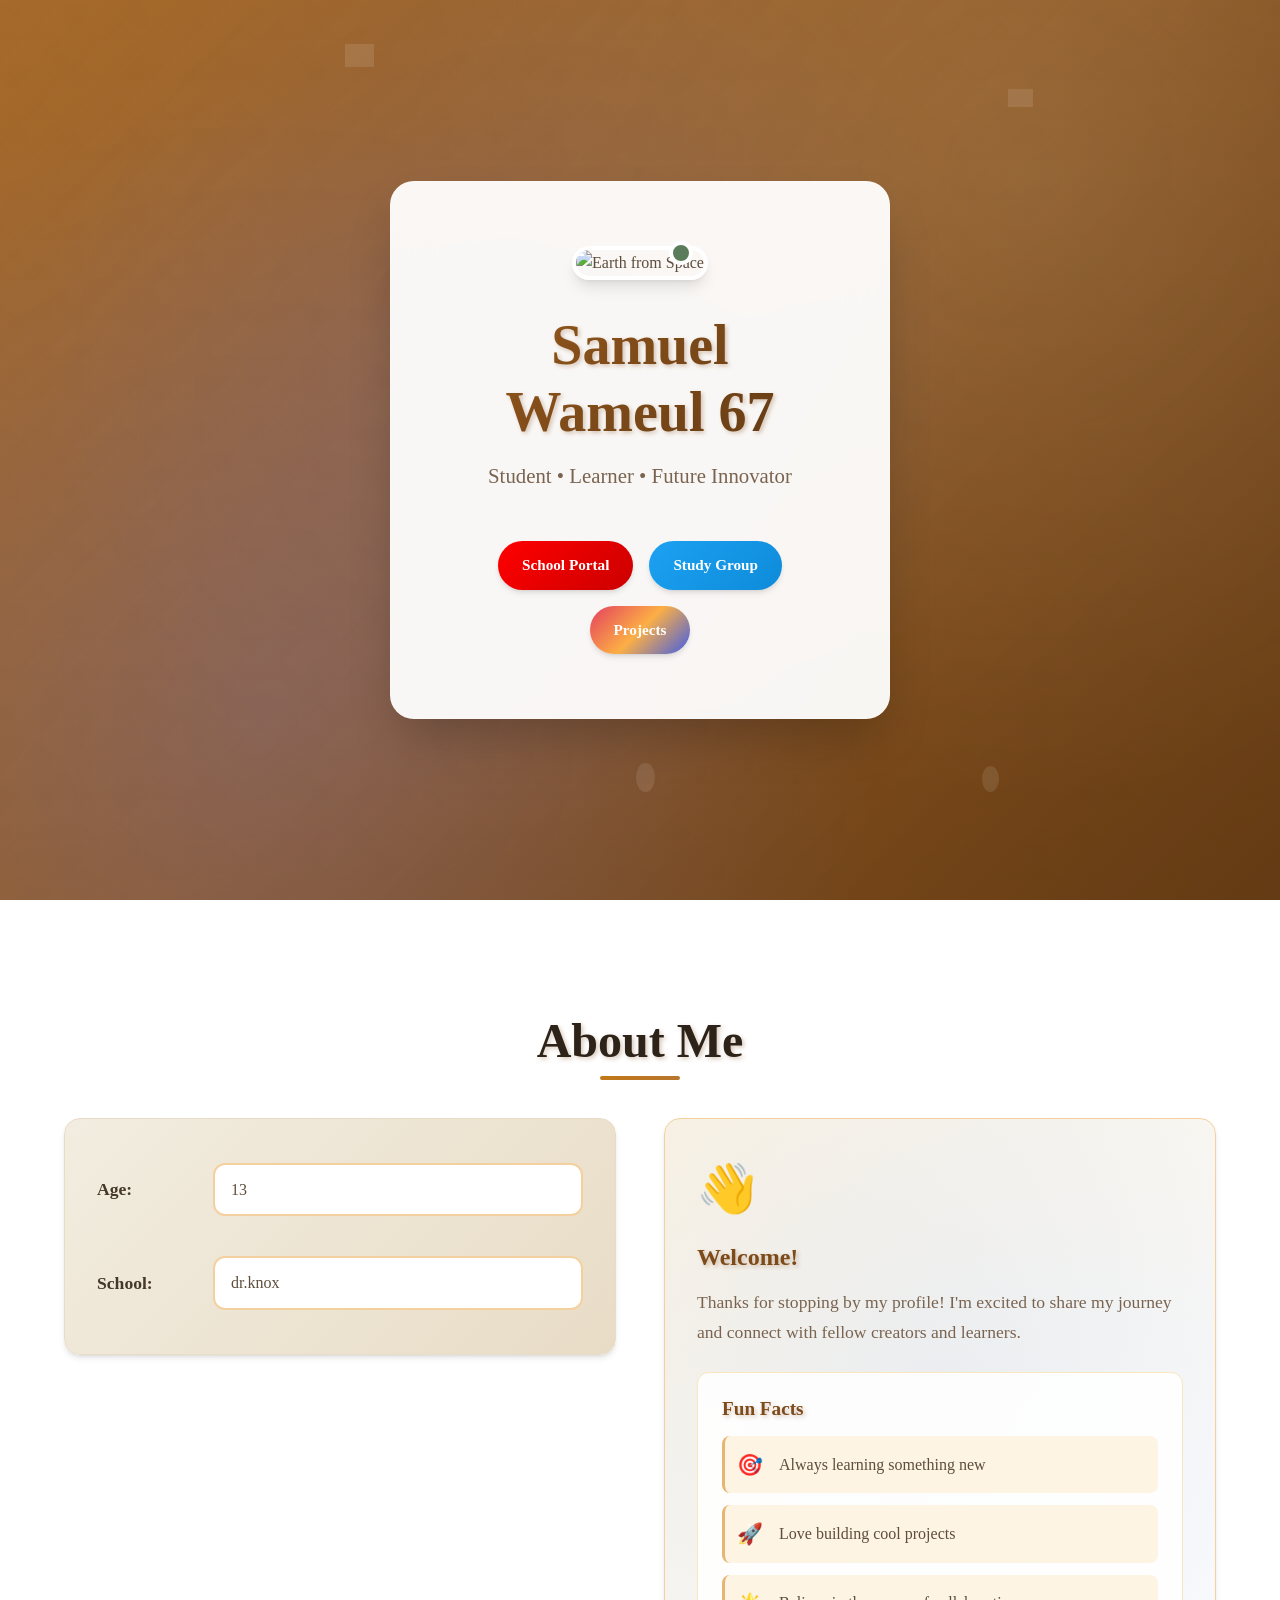
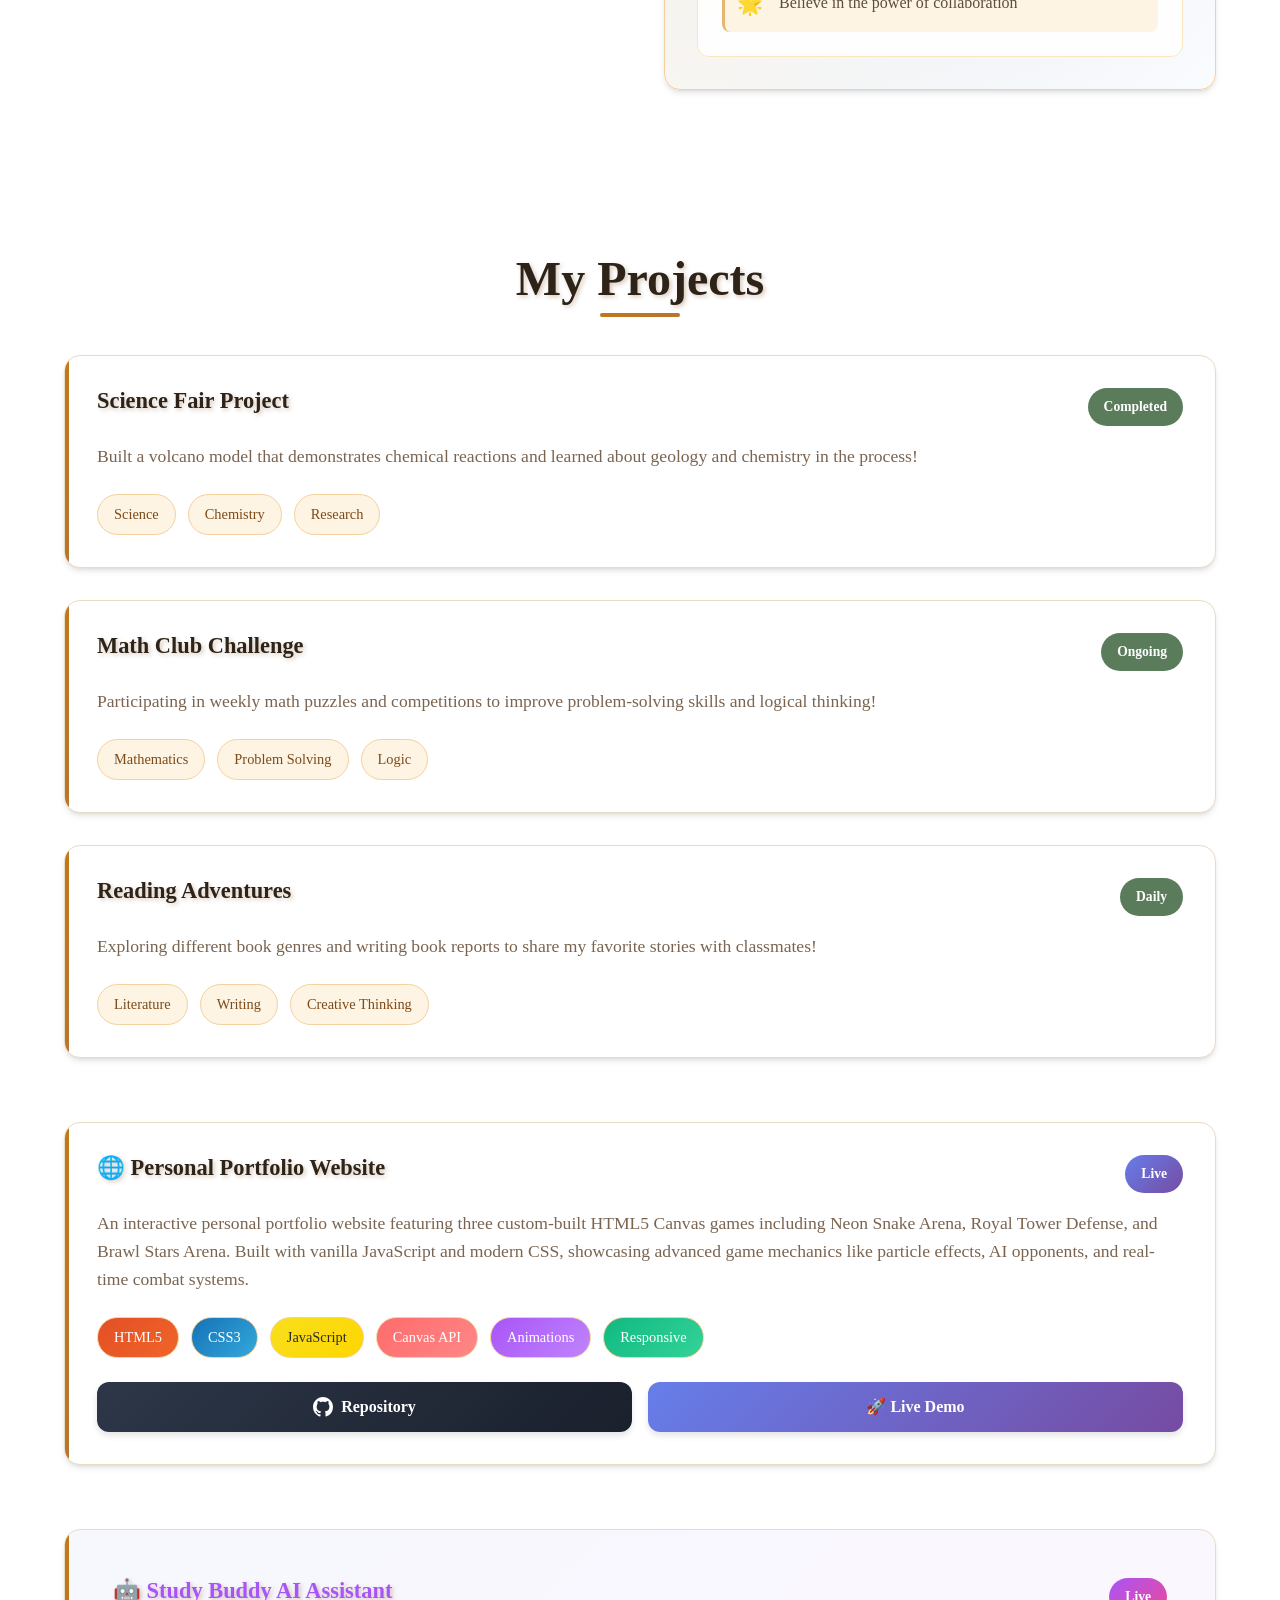
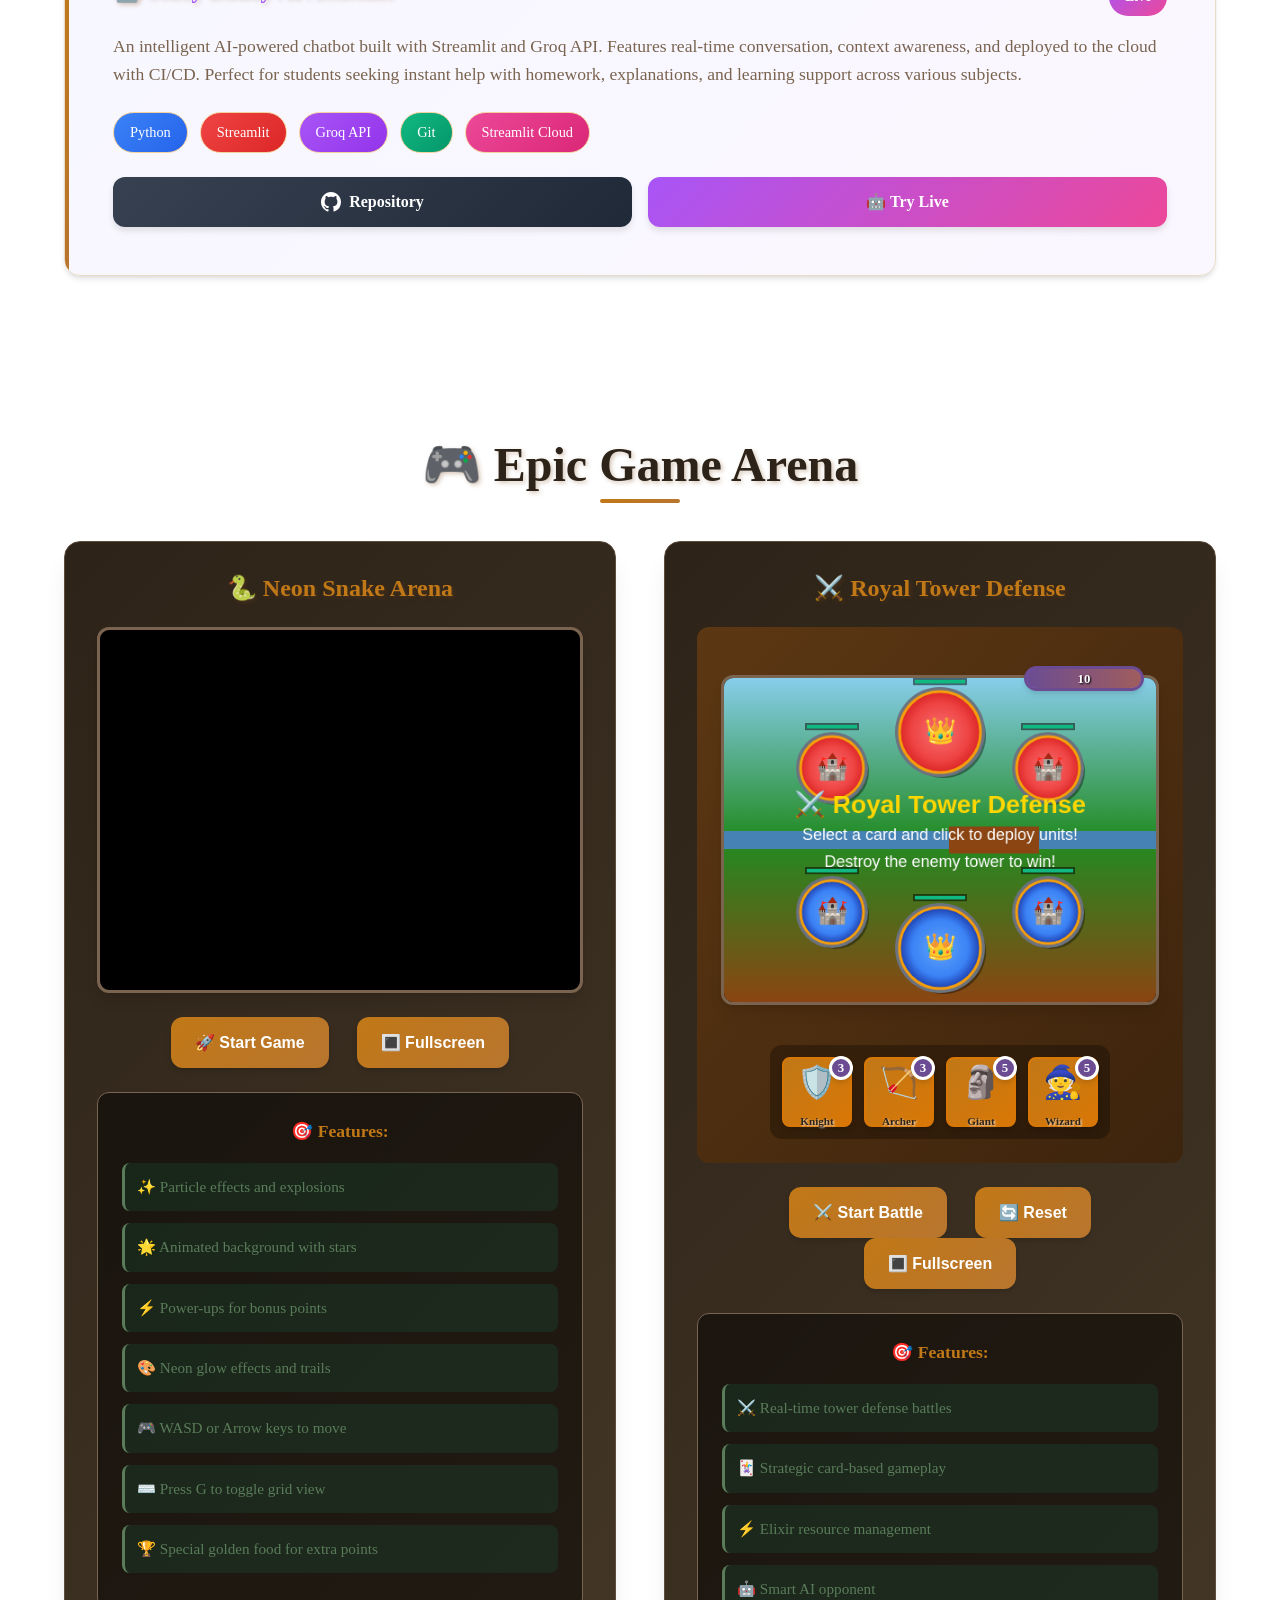
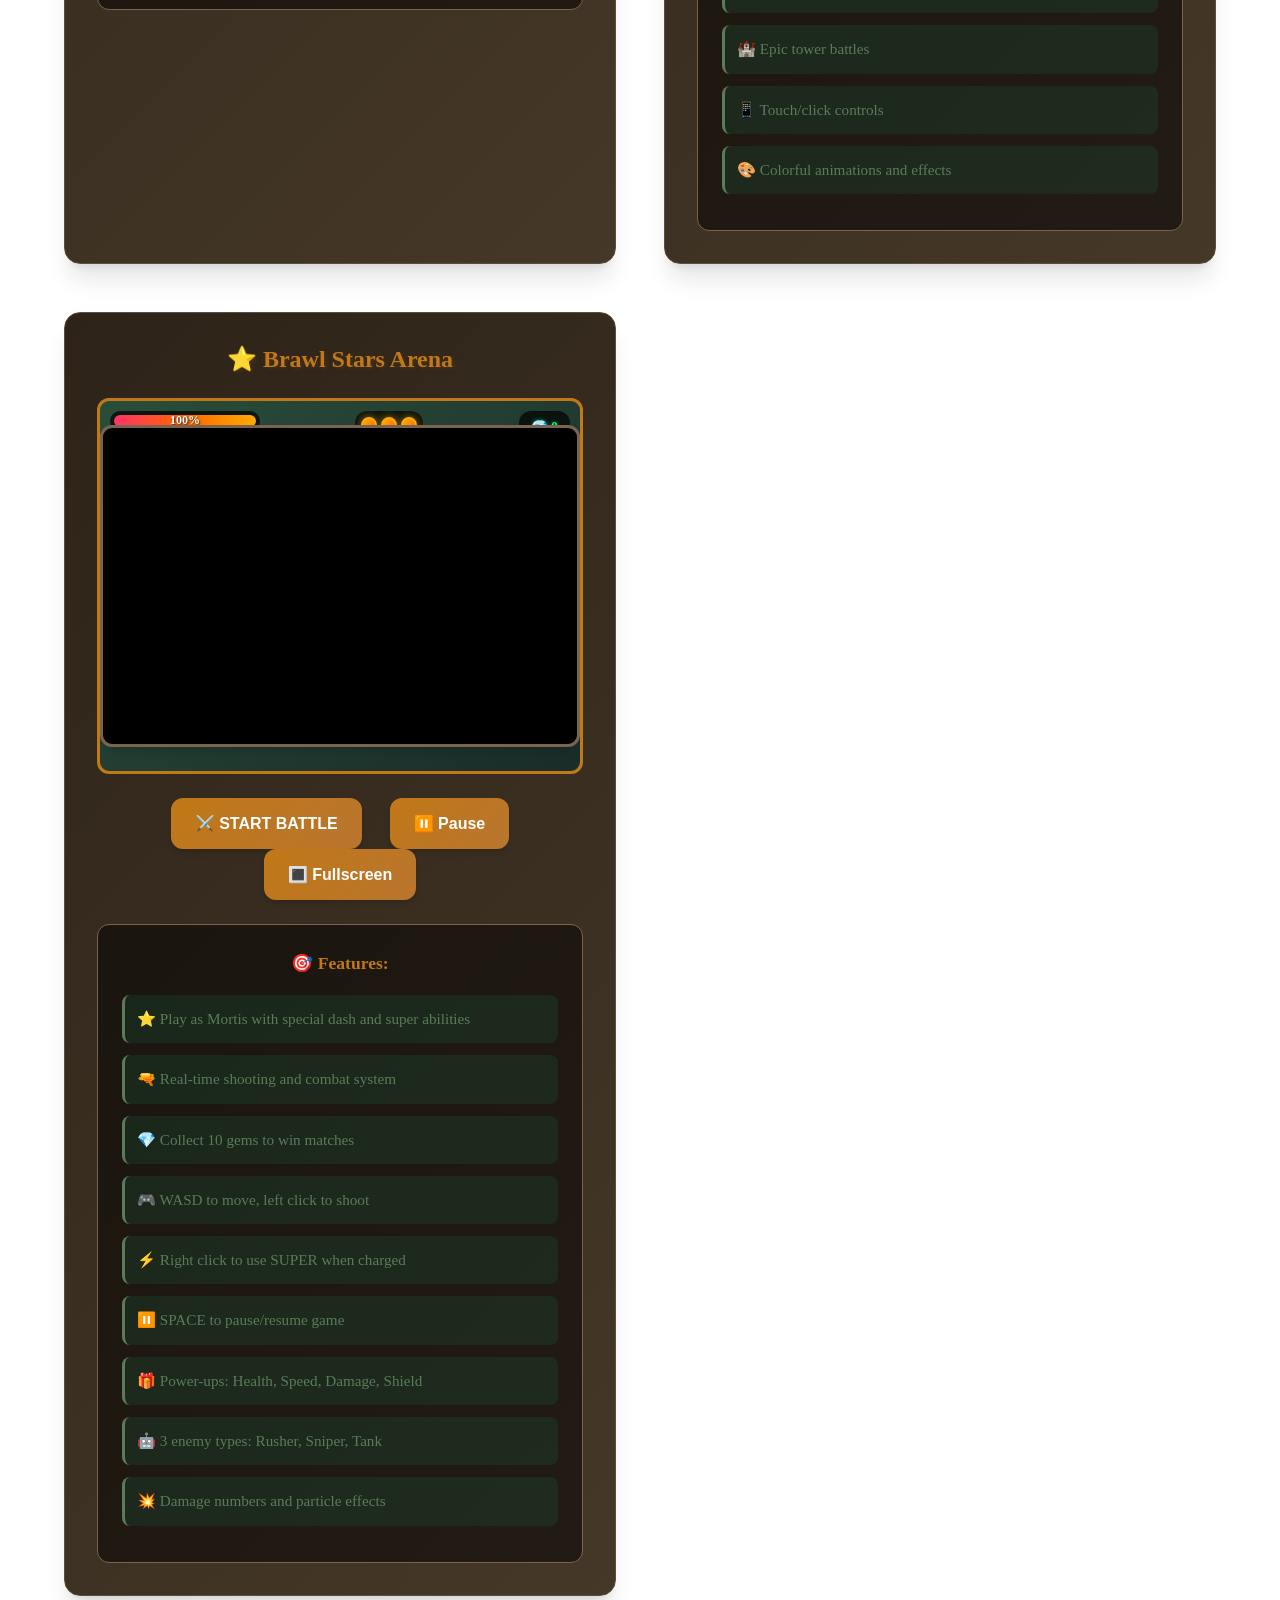
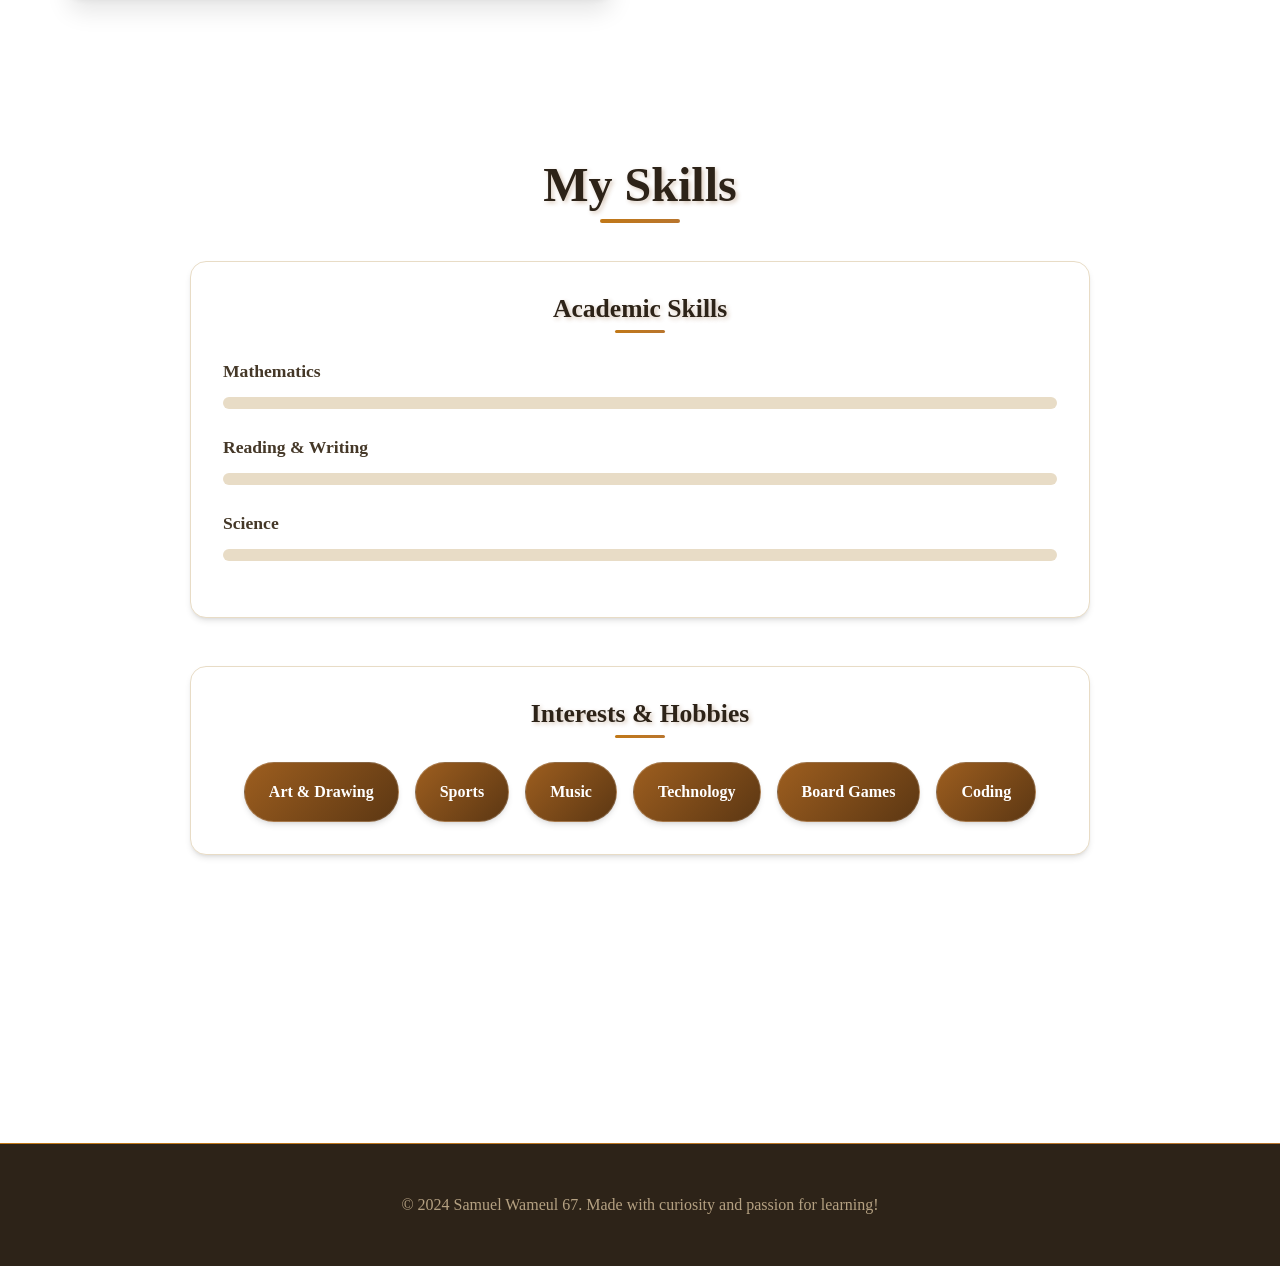
==== index.html @ a4c23722 "Initial commit 🤖 Generated with [Claude Code](https://claude.com/claude-code)  Co-Authored-By: Claud" ====
<!DOCTYPE html>
<html lang="en">
<head>
    <meta charset="UTF-8">
    <meta name="viewport" content="width=device-width, initial-scale=1.0">
    <title>Samuel Wameul 67 - Student Profile</title>
    <link rel="stylesheet" href="style.css">
</head>
<body>
    <header class="hero">
        <div class="container">
            <div class="profile-card">
                <div class="profile-image">
                    <img src="https://upload.wikimedia.org/wikipedia/commons/thumb/9/97/The_Earth_seen_from_Apollo_17.jpg/480px-The_Earth_seen_from_Apollo_17.jpg" alt="Earth from Space">
                    <div class="status-indicator online"></div>
                </div>
                <h1 class="name">Samuel Wameul 67</h1>
                <p class="tagline">Student • Learner • Future Innovator</p>
                <div class="social-links">
                    <a href="#" class="social-btn youtube">School Portal</a>
                    <a href="#" class="social-btn twitter">Study Group</a>
                    <a href="#" class="social-btn instagram">Projects</a>
                </div>
            </div>
        </div>
    </header>


    <main class="content">
        <div class="container">
            <section id="about" class="section">
                <h2>About Me</h2>
                <div class="about-grid">
                    <div class="about-text">
                        <div class="personal-info-card">
                            <div class="info-field">
                                <span class="info-label">Age:</span>
                                <span class="info-value">13</span>
                            </div>
                            <div class="info-field">
                                <span class="info-label">School:</span>
                                <span class="info-value">dr.knox</span>
                            </div>
                        </div>
                    </div>
                    <div class="welcome-card">
                        <div class="welcome-icon">👋</div>
                        <h3>Welcome!</h3>
                        <p>Thanks for stopping by my profile! I'm excited to share my journey and connect with fellow creators and learners.</p>
                        <div class="fun-facts">
                            <h4>Fun Facts</h4>
                            <div class="fact-item">
                                <span class="fact-emoji">🎯</span>
                                <span>Always learning something new</span>
                            </div>
                            <div class="fact-item">
                                <span class="fact-emoji">🚀</span>
                                <span>Love building cool projects</span>
                            </div>
                            <div class="fact-item">
                                <span class="fact-emoji">🌟</span>
                                <span>Believe in the power of collaboration</span>
                            </div>
                        </div>
                    </div>
                </div>
            </section>

            <section id="projects" class="section">
                <h2>My Projects</h2>
                <div class="projects-grid">
                    <div class="project-card">
                        <div class="project-header">
                            <h3>Science Fair Project</h3>
                            <span class="project-status">Completed</span>
                        </div>
                        <p>Built a volcano model that demonstrates chemical reactions and learned about geology and chemistry in the process!</p>
                        <div class="project-tech">
                            <span class="tech-tag">Science</span>
                            <span class="tech-tag">Chemistry</span>
                            <span class="tech-tag">Research</span>
                        </div>
                    </div>
                    <div class="project-card">
                        <div class="project-header">
                            <h3>Math Club Challenge</h3>
                            <span class="project-status">Ongoing</span>
                        </div>
                        <p>Participating in weekly math puzzles and competitions to improve problem-solving skills and logical thinking!</p>
                        <div class="project-tech">
                            <span class="tech-tag">Mathematics</span>
                            <span class="tech-tag">Problem Solving</span>
                            <span class="tech-tag">Logic</span>
                        </div>
                    </div>
                    <div class="project-card">
                        <div class="project-header">
                            <h3>Reading Adventures</h3>
                            <span class="project-status">Daily</span>
                        </div>
                        <p>Exploring different book genres and writing book reports to share my favorite stories with classmates!</p>
                        <div class="project-tech">
                            <span class="tech-tag">Literature</span>
                            <span class="tech-tag">Writing</span>
                            <span class="tech-tag">Creative Thinking</span>
                        </div>
                    </div>

                    <!-- Portfolio Website Project Card -->
                    <div class="project-card" style="margin-top: 2rem;">
                        <div class="project-header">
                            <h3>🌐 Personal Portfolio Website</h3>
                            <span class="project-status" style="background: linear-gradient(135deg, #667eea 0%, #764ba2 100%);">Live</span>
                        </div>
                        <p>An interactive personal portfolio website featuring three custom-built HTML5 Canvas games including Neon Snake Arena, Royal Tower Defense, and Brawl Stars Arena. Built with vanilla JavaScript and modern CSS, showcasing advanced game mechanics like particle effects, AI opponents, and real-time combat systems.</p>
                        <div class="project-tech">
                            <span class="tech-tag" style="background: linear-gradient(135deg, #e34f26 0%, #f06529 100%); color: white;">HTML5</span>
                            <span class="tech-tag" style="background: linear-gradient(135deg, #1572b6 0%, #33a9dc 100%); color: white;">CSS3</span>
                            <span class="tech-tag" style="background: linear-gradient(135deg, #f7df1e 0%, #ffd600 100%); color: #2d2d2d;">JavaScript</span>
                            <span class="tech-tag" style="background: linear-gradient(135deg, #ff6b6b 0%, #ff8787 100%); color: white;">Canvas API</span>
                            <span class="tech-tag" style="background: linear-gradient(135deg, #a855f7 0%, #c084fc 100%); color: white;">Animations</span>
                            <span class="tech-tag" style="background: linear-gradient(135deg, #10b981 0%, #34d399 100%); color: white;">Responsive</span>
                        </div>
                        <div class="project-links" style="margin-top: 1.5rem; display: flex; gap: 1rem;">
                            <a href="https://github.com/CodeCubCA/profile-website-samCodeCub" target="_blank" style="flex: 1; display: inline-flex; align-items: center; justify-content: center; gap: 0.5rem; padding: 0.75rem 1.5rem; background: linear-gradient(135deg, #2d3748 0%, #1a202c 100%); color: white; text-decoration: none; border-radius: 0.75rem; font-weight: 600; transition: all 0.3s ease; box-shadow: 0 4px 6px rgba(0, 0, 0, 0.1);">
                                <svg viewBox="0 0 16 16" width="20" height="20" style="fill: currentColor;">
                                    <path d="M8 0C3.58 0 0 3.58 0 8c0 3.54 2.29 6.53 5.47 7.59.4.07.55-.17.55-.38 0-.19-.01-.82-.01-1.49-2.01.37-2.53-.49-2.69-.94-.09-.23-.48-.94-.82-1.13-.28-.15-.68-.52-.01-.53.63-.01 1.08.58 1.23.82.72 1.21 1.87.87 2.33.66.07-.52.28-.87.51-1.07-1.78-.2-3.64-.89-3.64-3.95 0-.87.31-1.59.82-2.15-.08-.2-.36-1.02.08-2.12 0 0 .67-.21 2.2.82.64-.18 1.32-.27 2-.27.68 0 1.36.09 2 .27 1.53-1.04 2.2-.82 2.2-.82.44 1.1.16 1.92.08 2.12.51.56.82 1.27.82 2.15 0 3.07-1.87 3.75-3.65 3.95.29.25.54.73.54 1.48 0 1.07-.01 1.93-.01 2.2 0 .21.15.46.55.38A8.013 8.013 0 0016 8c0-4.42-3.58-8-8-8z"></path>
                                </svg>
                                Repository
                            </a>
                            <a href="https://sam.codecub.org" target="_blank" style="flex: 1; display: inline-flex; align-items: center; justify-content: center; gap: 0.5rem; padding: 0.75rem 1.5rem; background: linear-gradient(135deg, #667eea 0%, #764ba2 100%); color: white; text-decoration: none; border-radius: 0.75rem; font-weight: 600; transition: all 0.3s ease; box-shadow: 0 4px 6px rgba(0, 0, 0, 0.1);">
                                🚀 Live Demo
                            </a>
                        </div>
                    </div>

                    <!-- AI Chatbox Project Card -->
                    <div class="project-card ai-project-card" style="margin-top: 2rem;">
                        <div class="ai-project-layout">
                            <div class="ai-project-image">
                                <img src="images/chatbox.png" alt="Study Buddy AI Assistant Screenshot" style="width: 100%; height: 100%; object-fit: cover; border-radius: 0.75rem;">
                            </div>
                            <div class="ai-project-details">
                                <div class="project-header">
                                    <h3 style="color: #a855f7;">🤖 Study Buddy AI Assistant</h3>
                                    <span class="project-status" style="background: linear-gradient(135deg, #a855f7 0%, #ec4899 100%);">Live</span>
                                </div>
                                <p>An intelligent AI-powered chatbot built with Streamlit and Groq API. Features real-time conversation, context awareness, and deployed to the cloud with CI/CD. Perfect for students seeking instant help with homework, explanations, and learning support across various subjects.</p>
                                <div class="project-tech">
                                    <span class="tech-tag" style="background: linear-gradient(135deg, #3b82f6 0%, #2563eb 100%); color: white;">Python</span>
                                    <span class="tech-tag" style="background: linear-gradient(135deg, #ef4444 0%, #dc2626 100%); color: white;">Streamlit</span>
                                    <span class="tech-tag" style="background: linear-gradient(135deg, #a855f7 0%, #9333ea 100%); color: white;">Groq API</span>
                                    <span class="tech-tag" style="background: linear-gradient(135deg, #10b981 0%, #059669 100%); color: white;">Git</span>
                                    <span class="tech-tag" style="background: linear-gradient(135deg, #ec4899 0%, #db2777 100%); color: white;">Streamlit Cloud</span>
                                </div>
                                <div class="project-links" style="margin-top: 1.5rem; display: flex; gap: 1rem;">
                                    <a href="https://github.com/CodeCubCA/profile-website-samCodeCub" target="_blank" style="flex: 1; display: inline-flex; align-items: center; justify-content: center; gap: 0.5rem; padding: 0.75rem 1.5rem; background: linear-gradient(135deg, #374151 0%, #1f2937 100%); color: white; text-decoration: none; border-radius: 0.75rem; font-weight: 600; transition: all 0.3s ease; box-shadow: 0 4px 6px rgba(0, 0, 0, 0.1);">
                                        <svg viewBox="0 0 16 16" width="20" height="20" style="fill: currentColor;">
                                            <path d="M8 0C3.58 0 0 3.58 0 8c0 3.54 2.29 6.53 5.47 7.59.4.07.55-.17.55-.38 0-.19-.01-.82-.01-1.49-2.01.37-2.53-.49-2.69-.94-.09-.23-.48-.94-.82-1.13-.28-.15-.68-.52-.01-.53.63-.01 1.08.58 1.23.82.72 1.21 1.87.87 2.33.66.07-.52.28-.87.51-1.07-1.78-.2-3.64-.89-3.64-3.95 0-.87.31-1.59.82-2.15-.08-.2-.36-1.02.08-2.12 0 0 .67-.21 2.2.82.64-.18 1.32-.27 2-.27.68 0 1.36.09 2 .27 1.53-1.04 2.2-.82 2.2-.82.44 1.1.16 1.92.08 2.12.51.56.82 1.27.82 2.15 0 3.07-1.87 3.75-3.65 3.95.29.25.54.73.54 1.48 0 1.07-.01 1.93-.01 2.2 0 .21.15.46.55.38A8.013 8.013 0 0016 8c0-4.42-3.58-8-8-8z"></path>
                                        </svg>
                                        Repository
                                    </a>
                                    <a href="https://ai-chatbox-sam-codecub.streamlit.app" target="_blank" style="flex: 1; display: inline-flex; align-items: center; justify-content: center; gap: 0.5rem; padding: 0.75rem 1.5rem; background: linear-gradient(135deg, #a855f7 0%, #ec4899 100%); color: white; text-decoration: none; border-radius: 0.75rem; font-weight: 600; transition: all 0.3s ease; box-shadow: 0 4px 6px rgba(0, 0, 0, 0.1);">
                                        🤖 Try Live
                                    </a>
                                </div>
                            </div>
                        </div>
                    </div>
                </div>
            </section>

            <section id="games" class="section">
                <h2>🎮 Epic Game Arena</h2>
                <div class="games-grid">
                    <!-- Advanced Snake Game -->
                    <div class="game-container">
                        <h3>🐍 Neon Snake Arena</h3>
                        <canvas id="snakeGame" width="480" height="360"></canvas>
                        <div class="game-controls">
                            <button onclick="startSnake()">🚀 Start Game</button>
                            <button onclick="toggleFullscreen('snakeGame')">🔳 Fullscreen</button>
                        </div>
                        <div class="game-features">
                            <p>🎯 <strong>Features:</strong></p>
                            <ul>
                                <li>✨ Particle effects and explosions</li>
                                <li>🌟 Animated background with stars</li>
                                <li>⚡ Power-ups for bonus points</li>
                                <li>🎨 Neon glow effects and trails</li>
                                <li>🎮 WASD or Arrow keys to move</li>
                                <li>⌨️ Press G to toggle grid view</li>
                                <li>🏆 Special golden food for extra points</li>
                            </ul>
                        </div>
                    </div>

                    <!-- Clash Royale Tower Defense Game -->
                    <div class="game-container">
                        <h3>⚔️ Royal Tower Defense</h3>
                        <div class="clash-game-wrapper">
                            <div class="arena-container">
                                <canvas id="clashGame" width="480" height="360"></canvas>
                                <div class="elixir-bar">
                                    <div class="elixir-fill"></div>
                                    <span class="elixir-count">10</span>
                                </div>
                            </div>
                            <div class="card-deck">
                                <div class="card" data-type="knight" data-cost="3">
                                    <div class="card-image">🛡️</div>
                                    <div class="card-name">Knight</div>
                                    <div class="card-cost">3</div>
                                </div>
                                <div class="card" data-type="archer" data-cost="3">
                                    <div class="card-image">🏹</div>
                                    <div class="card-name">Archer</div>
                                    <div class="card-cost">3</div>
                                </div>
                                <div class="card" data-type="giant" data-cost="5">
                                    <div class="card-image">🗿</div>
                                    <div class="card-name">Giant</div>
                                    <div class="card-cost">5</div>
                                </div>
                                <div class="card" data-type="wizard" data-cost="5">
                                    <div class="card-image">🧙</div>
                                    <div class="card-name">Wizard</div>
                                    <div class="card-cost">5</div>
                                </div>
                            </div>
                        </div>
                        <div class="game-controls">
                            <button onclick="startClashRoyale()">⚔️ Start Battle</button>
                            <button onclick="resetClashRoyale()">🔄 Reset</button>
                            <button onclick="toggleClashFullscreen()">🔳 Fullscreen</button>
                        </div>
                        <div class="game-features">
                            <p>🎯 <strong>Features:</strong></p>
                            <ul>
                                <li>⚔️ Real-time tower defense battles</li>
                                <li>🃏 Strategic card-based gameplay</li>
                                <li>⚡ Elixir resource management</li>
                                <li>🤖 Smart AI opponent</li>
                                <li>🏰 Epic tower battles</li>
                                <li>📱 Touch/click controls</li>
                                <li>🎨 Colorful animations and effects</li>
                            </ul>
                        </div>
                    </div>

                    <!-- Brawl Stars Game -->
                    <div class="game-container">
                        <h3>⭐ Brawl Stars Arena</h3>
                        <div class="brawl-game-wrapper">
                            <div class="brawl-arena-container">
                                <canvas id="brawlGame" width="600" height="400"></canvas>
                                <div class="brawl-ui">
                                    <div class="ui-left">
                                        <div class="health-bar">
                                            <div class="health-fill"></div>
                                            <span class="health-text">100%</span>
                                        </div>
                                        <div class="super-bar">
                                            <div class="super-fill"></div>
                                            <span class="super-text">SUPER</span>
                                        </div>
                                    </div>
                                    <div class="ui-center">
                                        <div class="ammo-counter">
                                            <div class="ammo-slot filled"></div>
                                            <div class="ammo-slot filled"></div>
                                            <div class="ammo-slot filled"></div>
                                        </div>
                                    </div>
                                    <div class="ui-right">
                                        <div class="gems-counter">💎 0</div>
                                    </div>
                                </div>
                            </div>
                            <div class="brawler-select" style="display: none;">
                                <!-- Brawler selection handled in-game now -->
                            </div>
                        </div>
                        <div class="game-controls">
                            <button id="startBrawlBtn" onclick="startBrawlStars()">⚔️ START BATTLE</button>
                            <button onclick="resetBrawlStars()">⏸️ Pause</button>
                            <button onclick="toggleBrawlFullscreen()">🔳 Fullscreen</button>
                        </div>
                        <div class="game-features">
                            <p>🎯 <strong>Features:</strong></p>
                            <ul>
                                <li>⭐ Play as Mortis with special dash and super abilities</li>
                                <li>🔫 Real-time shooting and combat system</li>
                                <li>💎 Collect 10 gems to win matches</li>
                                <li>🎮 WASD to move, left click to shoot</li>
                                <li>⚡ Right click to use SUPER when charged</li>
                                <li>⏸️ SPACE to pause/resume game</li>
                                <li>🎁 Power-ups: Health, Speed, Damage, Shield</li>
                                <li>🤖 3 enemy types: Rusher, Sniper, Tank</li>
                                <li>💥 Damage numbers and particle effects</li>
                            </ul>
                        </div>
                    </div>
                </div>
            </section>

            <section id="skills" class="section">
                <h2>My Skills</h2>
                <div class="skills-section">
                    <div class="skill-category">
                        <h3>Academic Skills</h3>
                        <div class="skill-bar">
                            <span class="skill-name">Mathematics</span>
                            <div class="skill-progress">
                                <div class="skill-fill" data-width="85"></div>
                            </div>
                        </div>
                        <div class="skill-bar">
                            <span class="skill-name">Reading & Writing</span>
                            <div class="skill-progress">
                                <div class="skill-fill" data-width="90"></div>
                            </div>
                        </div>
                        <div class="skill-bar">
                            <span class="skill-name">Science</span>
                            <div class="skill-progress">
                                <div class="skill-fill" data-width="80"></div>
                            </div>
                        </div>
                    </div>
                    <div class="skill-category">
                        <h3>Interests & Hobbies</h3>
                        <div class="skill-tags">
                            <span class="skill-tag">Art & Drawing</span>
                            <span class="skill-tag">Sports</span>
                            <span class="skill-tag">Music</span>
                            <span class="skill-tag">Technology</span>
                            <span class="skill-tag">Board Games</span>
                            <span class="skill-tag">Coding</span>
                        </div>
                    </div>
                </div>
            </section>

        </div>
    </main>

    <footer>
        <div class="container">
            <p>&copy; 2024 Samuel Wameul 67. Made with curiosity and passion for learning!</p>
        </div>
    </footer>

    <script src="script.js"></script>
    <script src="working-snake.js"></script>
    <script src="clash-royale.js"></script>
    <script src="brawl-stars.js"></script>
</body>
</html>
---- style.css ----
/* Modern CSS Reset */
*,
*::before,
*::after {
    box-sizing: border-box;
    margin: 0;
    padding: 0;
}

html {
    scroll-behavior: smooth;
    scroll-padding-top: 2rem;
}

/* CSS Custom Properties - Ancient Themed Color Palette */
:root {
    /* Primary Colors - Ancient Browns & Golds */
    --primary-50: #fdf4e3;
    --primary-100: #fae6c1;
    --primary-200: #f4d09e;
    --primary-300: #e6b572;
    --primary-400: #d4954a;
    --primary-500: #b8752e;
    --primary-600: #9d5e1f;
    --primary-700: #7d4a19;
    --primary-800: #5c3713;
    --primary-900: #3d240d;

    /* Neutral Colors - Stone & Parchment */
    --neutral-50: #faf8f3;
    --neutral-100: #f2ede0;
    --neutral-200: #e8dcc6;
    --neutral-300: #d4c4a0;
    --neutral-400: #b5a182;
    --neutral-500: #947d63;
    --neutral-600: #7a6450;
    --neutral-700: #5e4d3c;
    --neutral-800: #453828;
    --neutral-900: #2d2318;

    /* Accent Colors - Medieval Tones */
    --accent-purple: #6b4c93;
    --accent-green: #5a7c5a;
    --accent-orange: #c17817;
    --accent-pink: #a05d5d;

    /* Gradients - Ancient Themed */
    --gradient-primary: linear-gradient(135deg, var(--primary-600) 0%, var(--primary-800) 100%);
    --gradient-secondary: linear-gradient(135deg, var(--neutral-100) 0%, var(--neutral-200) 100%);
    --gradient-accent: linear-gradient(135deg, var(--accent-orange) 0%, var(--primary-500) 100%);

    /* Typography */
    --font-primary: 'Inter', -apple-system, BlinkMacSystemFont, 'Segoe UI', Roboto, sans-serif;
    --font-mono: 'JetBrains Mono', 'Fira Code', monospace;

    /* Spacing */
    --space-xs: 0.5rem;
    --space-sm: 0.75rem;
    --space-md: 1rem;
    --space-lg: 1.5rem;
    --space-xl: 2rem;
    --space-2xl: 3rem;
    --space-3xl: 4rem;

    /* Shadows */
    --shadow-sm: 0 1px 2px 0 rgb(0 0 0 / 0.05);
    --shadow-md: 0 4px 6px -1px rgb(0 0 0 / 0.1), 0 2px 4px -2px rgb(0 0 0 / 0.1);
    --shadow-lg: 0 10px 15px -3px rgb(0 0 0 / 0.1), 0 4px 6px -4px rgb(0 0 0 / 0.1);
    --shadow-xl: 0 20px 25px -5px rgb(0 0 0 / 0.1), 0 8px 10px -6px rgb(0 0 0 / 0.1);
    --shadow-2xl: 0 25px 50px -12px rgb(0 0 0 / 0.25);

    /* Border Radius */
    --radius-sm: 0.375rem;
    --radius-md: 0.5rem;
    --radius-lg: 0.75rem;
    --radius-xl: 1rem;
    --radius-2xl: 1.5rem;
    --radius-full: 9999px;

    /* Transitions */
    --transition-fast: 150ms ease-out;
    --transition-normal: 250ms ease-out;
    --transition-slow: 350ms ease-out;
}

/* Import Google Fonts - Medieval Style */
@import url('https://fonts.googleapis.com/css2?family=Crimson+Text:wght@400;600;700&family=Cinzel:wght@400;500;600;700&display=swap');

/* Base Styles - Ancient Theme */
body {
    font-family: 'Crimson Text', Georgia, serif;
    font-size: 1rem;
    line-height: 1.6;
    color: var(--neutral-700);
    background: linear-gradient(135deg, #f4d09e 0%, #e6b572 25%, #d4954a 50%, #b8752e 75%, #9d5e1f 100%);
    background-attachment: fixed;
    min-height: 100vh;
    overflow-x: hidden;
    position: relative;
}

body::before {
    content: '';
    position: fixed;
    top: 0;
    left: 0;
    width: 100%;
    height: 100%;
    background-image:
        radial-gradient(circle at 25% 25%, rgba(139, 110, 79, 0.1) 0%, transparent 25%),
        radial-gradient(circle at 75% 75%, rgba(157, 94, 31, 0.1) 0%, transparent 25%),
        linear-gradient(45deg, rgba(125, 74, 25, 0.05) 25%, transparent 25%),
        linear-gradient(-45deg, rgba(125, 74, 25, 0.05) 25%, transparent 25%);
    background-size: 60px 60px, 80px 80px, 40px 40px, 40px 40px;
    pointer-events: none;
    z-index: -1;
}

/* Ancient Typography System */
h1, h2, h3, h4, h5, h6 {
    font-family: 'Cinzel', Georgia, serif;
    font-weight: 600;
    line-height: 1.2;
    color: var(--neutral-900);
    margin-bottom: var(--space-md);
    text-shadow: 2px 2px 4px rgba(125, 74, 25, 0.3);
}

h1 { font-size: clamp(2.5rem, 5vw, 4rem); }
h2 { font-size: clamp(2rem, 4vw, 3rem); }
h3 { font-size: clamp(1.5rem, 3vw, 2rem); }
h4 { font-size: clamp(1.25rem, 2.5vw, 1.5rem); }

p {
    margin-bottom: var(--space-md);
    color: var(--neutral-600);
    font-size: 1.1rem;
    line-height: 1.7;
}

/* Container */
.container {
    max-width: 1200px;
    margin: 0 auto;
    padding: 0 var(--space-lg);
}

/* Ancient Hero Section */
.hero {
    background: linear-gradient(135deg, rgba(157, 94, 31, 0.9) 0%, rgba(125, 74, 25, 0.8) 50%, rgba(93, 55, 19, 0.9) 100%),
                url('data:image/svg+xml,<svg xmlns="http://www.w3.org/2000/svg" viewBox="0 0 100 100"><defs><pattern id="grain" patternUnits="userSpaceOnUse" width="100" height="100"><circle cx="50" cy="50" r="1" fill="%23000" opacity="0.05"/></pattern></defs><rect width="100" height="100" fill="url(%23grain)"/></svg>');
    min-height: 100vh;
    display: flex;
    align-items: center;
    justify-content: center;
    position: relative;
    overflow: hidden;
}

.hero::before {
    content: '';
    position: absolute;
    top: 0;
    left: 0;
    right: 0;
    bottom: 0;
    background:
        radial-gradient(circle at 20% 80%, rgba(120, 119, 198, 0.3) 0%, transparent 50%),
        radial-gradient(circle at 80% 20%, rgba(255, 255, 255, 0.1) 0%, transparent 50%),
        radial-gradient(circle at 40% 40%, rgba(120, 119, 198, 0.2) 0%, transparent 50%);
    animation: float 20s ease-in-out infinite;
}

@keyframes float {
    0%, 100% { transform: translateY(0px) rotate(0deg); }
    33% { transform: translateY(-20px) rotate(1deg); }
    66% { transform: translateY(-10px) rotate(-1deg); }
}

.profile-card {
    background: rgba(255, 255, 255, 0.95);
    backdrop-filter: blur(20px);
    border-radius: var(--radius-2xl);
    padding: var(--space-3xl);
    box-shadow: var(--shadow-2xl);
    border: 1px solid rgba(255, 255, 255, 0.2);
    text-align: center;
    position: relative;
    z-index: 10;
    transform: translateY(0);
    transition: all var(--transition-slow);
    max-width: 500px;
}

.profile-card:hover {
    transform: translateY(-10px);
    box-shadow: 0 40px 80px rgba(0, 0, 0, 0.2);
}

.profile-image {
    position: relative;
    display: inline-block;
    margin-bottom: var(--space-xl);
}

.profile-image img {
    width: 180px;
    height: 180px;
    border-radius: var(--radius-full);
    border: 4px solid white;
    object-fit: cover;
    box-shadow: var(--shadow-lg);
    transition: all var(--transition-normal);
}

.profile-image:hover img {
    transform: scale(1.05);
    box-shadow: var(--shadow-xl);
}

.status-indicator {
    position: absolute;
    bottom: 15px;
    right: 15px;
    width: 24px;
    height: 24px;
    border-radius: var(--radius-full);
    border: 4px solid white;
    background: var(--accent-green);
    animation: pulse 2s infinite;
}

@keyframes pulse {
    0%, 100% { box-shadow: 0 0 0 0 rgba(16, 185, 129, 0.7); }
    50% { box-shadow: 0 0 0 15px rgba(16, 185, 129, 0); }
}

.name {
    font-size: clamp(2.5rem, 5vw, 3.5rem);
    color: var(--neutral-900);
    margin-bottom: var(--space-sm);
    background: var(--gradient-primary);
    -webkit-background-clip: text;
    -webkit-text-fill-color: transparent;
    background-clip: text;
}

.tagline {
    color: var(--neutral-600);
    font-size: 1.3rem;
    margin-bottom: var(--space-2xl);
    font-weight: 500;
}

.social-links {
    display: flex;
    gap: var(--space-md);
    justify-content: center;
    flex-wrap: wrap;
}

.social-btn {
    padding: var(--space-sm) var(--space-lg);
    border-radius: var(--radius-full);
    text-decoration: none;
    color: white;
    font-weight: 600;
    transition: all var(--transition-normal);
    box-shadow: var(--shadow-md);
    font-size: 0.95rem;
}

.social-btn.youtube {
    background: linear-gradient(135deg, #ff0000 0%, #cc0000 100%);
}

.social-btn.twitter {
    background: linear-gradient(135deg, #1da1f2 0%, #0d8bd9 100%);
}

.social-btn.instagram {
    background: linear-gradient(135deg, #e4405f 0%, #fcaf45 50%, #405de6 100%);
}

.social-btn:hover {
    transform: translateY(-2px);
    box-shadow: var(--shadow-lg);
}

/* Main Content */
.content {
    background: white;
    position: relative;
    z-index: 5;
    padding: var(--space-3xl) 0;
}

.section {
    margin-bottom: var(--space-3xl);
    padding: var(--space-2xl) 0;
}

.section h2 {
    text-align: center;
    margin-bottom: var(--space-2xl);
    position: relative;
    color: var(--neutral-900);
}

.section h2::after {
    content: '';
    position: absolute;
    bottom: -10px;
    left: 50%;
    transform: translateX(-50%);
    width: 80px;
    height: 4px;
    background: var(--gradient-accent);
    border-radius: var(--radius-full);
}

/* Modern About Section */
.about-grid {
    display: grid;
    grid-template-columns: 1fr 1fr;
    gap: var(--space-2xl);
    align-items: start;
    margin-top: var(--space-2xl);
}

.personal-info-card {
    background: var(--gradient-secondary);
    border-radius: var(--radius-xl);
    padding: var(--space-xl);
    border: 1px solid var(--neutral-200);
    box-shadow: var(--shadow-md);
    transition: all var(--transition-normal);
}

.personal-info-card:hover {
    transform: translateY(-5px);
    box-shadow: var(--shadow-lg);
}

.info-field {
    display: flex;
    align-items: center;
    margin-bottom: var(--space-md);
    padding: var(--space-sm) 0;
}

.info-field:last-child {
    margin-bottom: 0;
}

.info-label {
    font-weight: 600;
    color: var(--neutral-800);
    font-size: 1.1rem;
    min-width: 100px;
    margin-right: var(--space-md);
}

.info-value {
    background: white;
    padding: var(--space-sm) var(--space-md);
    border-radius: var(--radius-lg);
    color: var(--neutral-700);
    font-weight: 500;
    border: 2px solid var(--primary-200);
    flex: 1;
}

.welcome-card {
    background: linear-gradient(135deg, var(--primary-50) 0%, white 100%);
    padding: var(--space-xl);
    border-radius: var(--radius-xl);
    border: 1px solid var(--primary-200);
    box-shadow: var(--shadow-md);
    position: relative;
    overflow: hidden;
    transition: all var(--transition-normal);
}

.welcome-card:hover {
    transform: translateY(-5px);
    box-shadow: var(--shadow-lg);
}

.welcome-card::before {
    content: '';
    position: absolute;
    top: -50%;
    left: -50%;
    width: 200%;
    height: 200%;
    background: radial-gradient(circle, rgba(59, 130, 246, 0.1) 0%, transparent 70%);
    animation: gentle-float 8s ease-in-out infinite;
}

@keyframes gentle-float {
    0%, 100% { transform: translate(0, 0) rotate(0deg); }
    50% { transform: translate(-5px, -5px) rotate(0.5deg); }
}

.welcome-icon {
    font-size: 3rem;
    margin-bottom: var(--space-md);
    animation: wave 3s ease-in-out infinite;
    position: relative;
    z-index: 2;
}

@keyframes wave {
    0%, 100% { transform: rotate(0deg); }
    25% { transform: rotate(10deg); }
    75% { transform: rotate(-10deg); }
}

.welcome-card h3 {
    color: var(--primary-700);
    margin-bottom: var(--space-md);
    font-size: 1.5rem;
    position: relative;
    z-index: 2;
}

.welcome-card > p {
    color: var(--neutral-600);
    margin-bottom: var(--space-lg);
    position: relative;
    z-index: 2;
}

.fun-facts {
    background: rgba(255, 255, 255, 0.9);
    border-radius: var(--radius-lg);
    padding: var(--space-lg);
    position: relative;
    z-index: 2;
    border: 1px solid var(--primary-100);
}

.fun-facts h4 {
    color: var(--primary-700);
    margin-bottom: var(--space-md);
    font-size: 1.2rem;
}

.fact-item {
    display: flex;
    align-items: center;
    margin-bottom: var(--space-sm);
    padding: var(--space-sm);
    background: var(--primary-50);
    border-radius: var(--radius-md);
    transition: all var(--transition-fast);
    border-left: 3px solid var(--primary-300);
}

.fact-item:hover {
    transform: translateX(5px);
    background: var(--primary-100);
    border-left-color: var(--primary-500);
}

.fact-item:last-child {
    margin-bottom: 0;
}

.fact-emoji {
    margin-right: var(--space-md);
    font-size: 1.3rem;
}

.fact-item span:last-child {
    color: var(--neutral-700);
    font-weight: 500;
}

/* Modern Projects Section */
.projects-grid {
    display: flex;
    flex-direction: column;
    gap: var(--space-xl);
    margin-top: var(--space-2xl);
}

.project-card {
    background: white;
    border-radius: var(--radius-xl);
    padding: var(--space-xl);
    box-shadow: var(--shadow-md);
    border: 1px solid var(--neutral-200);
    transition: all var(--transition-normal);
    position: relative;
    overflow: hidden;
}

.project-card::before {
    content: '';
    position: absolute;
    top: 0;
    left: 0;
    width: 4px;
    height: 100%;
    background: var(--gradient-accent);
}

.project-card:hover {
    transform: translateY(-8px);
    box-shadow: var(--shadow-xl);
    border-color: var(--primary-300);
}

.project-header {
    display: flex;
    justify-content: space-between;
    align-items: flex-start;
    margin-bottom: var(--space-md);
    flex-wrap: wrap;
    gap: var(--space-sm);
}

.project-header h3 {
    color: var(--neutral-900);
    font-size: 1.4rem;
    margin-bottom: 0;
}

.project-status {
    padding: var(--space-xs) var(--space-md);
    border-radius: var(--radius-full);
    font-size: 0.85rem;
    font-weight: 600;
    background: var(--accent-green);
    color: white;
    white-space: nowrap;
}

.project-card p {
    color: var(--neutral-600);
    margin-bottom: var(--space-lg);
    line-height: 1.6;
}

.project-tech {
    display: flex;
    flex-wrap: wrap;
    gap: var(--space-sm);
}

.tech-tag {
    background: var(--primary-50);
    color: var(--primary-700);
    padding: var(--space-xs) var(--space-md);
    border-radius: var(--radius-full);
    font-size: 0.9rem;
    font-weight: 500;
    border: 1px solid var(--primary-200);
    transition: all var(--transition-fast);
}

.tech-tag:hover {
    background: var(--primary-100);
    transform: scale(1.05);
}

/* Modern Games Section */
.games-grid {
    display: grid;
    grid-template-columns: repeat(auto-fit, minmax(500px, 1fr));
    gap: var(--space-2xl);
    margin-top: var(--space-2xl);
}

.game-container {
    background: linear-gradient(135deg, var(--neutral-900) 0%, var(--neutral-800) 100%);
    border-radius: var(--radius-xl);
    padding: var(--space-xl);
    box-shadow: var(--shadow-xl);
    border: 1px solid var(--neutral-700);
    transition: all var(--transition-normal);
    position: relative;
    overflow: hidden;
}

.game-container::before {
    content: '';
    position: absolute;
    top: 0;
    left: 0;
    right: 0;
    bottom: 0;
    background: linear-gradient(45deg, transparent 30%, rgba(59, 130, 246, 0.1) 50%, transparent 70%);
    opacity: 0;
    transition: opacity var(--transition-normal);
}

.game-container:hover::before {
    opacity: 1;
}

.game-container:hover {
    transform: translateY(-10px);
    box-shadow: var(--shadow-2xl);
}

.game-container h3 {
    color: var(--accent-orange);
    margin-bottom: var(--space-lg);
    font-size: 1.5rem;
    text-align: center;
    position: relative;
    z-index: 2;
}

.game-container canvas {
    border: 3px solid var(--neutral-600);
    border-radius: var(--radius-lg);
    background: black;
    margin: var(--space-lg) auto;
    box-shadow: var(--shadow-lg);
    display: block;
    max-width: 100%;
    position: relative;
    z-index: 2;
    transition: all var(--transition-normal);
}

.game-container canvas:hover {
    border-color: var(--primary-500);
    box-shadow: 0 0 30px rgba(59, 130, 246, 0.3);
}

.game-controls {
    margin: var(--space-lg) 0;
    text-align: center;
    position: relative;
    z-index: 2;
}

.game-controls button {
    background: var(--gradient-accent);
    color: white;
    border: none;
    padding: var(--space-md) var(--space-lg);
    margin: 0 var(--space-sm);
    border-radius: var(--radius-lg);
    cursor: pointer;
    font-weight: 600;
    font-size: 1rem;
    transition: all var(--transition-normal);
    box-shadow: var(--shadow-md);
}

.game-controls button:hover {
    transform: translateY(-2px);
    box-shadow: var(--shadow-lg);
    background: linear-gradient(135deg, var(--primary-500) 0%, var(--accent-purple) 100%);
}

.game-features {
    background: rgba(0, 0, 0, 0.5);
    padding: var(--space-lg);
    border-radius: var(--radius-lg);
    margin-top: var(--space-lg);
    border: 1px solid var(--neutral-600);
    position: relative;
    z-index: 2;
}

.game-features p {
    color: var(--accent-orange);
    font-weight: 600;
    margin-bottom: var(--space-md);
    text-align: center;
}

.game-features ul {
    list-style: none;
    padding: 0;
}

.game-features li {
    color: var(--accent-green);
    margin: var(--space-sm) 0;
    padding: var(--space-sm);
    background: rgba(16, 185, 129, 0.1);
    border-radius: var(--radius-md);
    border-left: 3px solid var(--accent-green);
    font-size: 0.95rem;
    transition: all var(--transition-fast);
}

.game-features li:hover {
    background: rgba(16, 185, 129, 0.2);
    transform: translateX(5px);
}

/* Clash Royale Game Specific Styles */
.clash-game-wrapper {
    background: linear-gradient(135deg, var(--primary-800) 0%, var(--primary-900) 100%);
    border-radius: var(--radius-lg);
    padding: var(--space-lg);
    margin: var(--space-lg) 0;
    position: relative;
}

.arena-container {
    position: relative;
    display: inline-block;
}

.clash-game-wrapper {
    display: flex;
    flex-direction: column;
    align-items: center;
    gap: var(--space-md);
}

.elixir-bar {
    position: absolute;
    top: 15px;
    right: 15px;
    width: 120px;
    height: 25px;
    background: rgba(139, 92, 246, 0.9);
    border-radius: var(--radius-full);
    border: 3px solid var(--accent-purple);
    overflow: hidden;
    z-index: 20;
    box-shadow: var(--shadow-md);
}

.elixir-fill {
    height: 100%;
    background: linear-gradient(90deg, var(--accent-purple), var(--accent-pink));
    border-radius: var(--radius-sm);
    transition: width var(--transition-normal);
    box-shadow: 0 0 10px rgba(139, 92, 246, 0.5);
}

.elixir-count {
    position: absolute;
    top: 50%;
    left: 50%;
    transform: translate(-50%, -50%);
    color: white;
    font-weight: 700;
    font-size: 0.8rem;
    text-shadow: 1px 1px 2px black;
}

.card-deck {
    display: flex;
    justify-content: center;
    align-items: center;
    gap: var(--space-sm);
    padding: var(--space-sm);
    background: rgba(0, 0, 0, 0.3);
    border-radius: var(--radius-lg);
    flex-wrap: nowrap;
    overflow-x: auto;
}

.card {
    width: 70px;
    height: 70px;
    background: linear-gradient(135deg, var(--accent-orange) 0%, #d97706 100%);
    border-radius: var(--radius-md);
    border: 2px solid #d97706;
    cursor: pointer;
    transition: all var(--transition-normal);
    position: relative;
    display: flex;
    flex-direction: column;
    align-items: center;
    justify-content: center;
    padding: var(--space-xs);
    box-shadow: var(--shadow-md);
    min-width: 60px;
    flex-shrink: 0;
}

.card:hover {
    transform: scale(1.05);
    box-shadow: var(--shadow-lg);
    border-color: var(--accent-orange);
}

.card.selected {
    border-color: var(--accent-green);
    box-shadow: 0 0 15px rgba(16, 185, 129, 0.6);
    background: linear-gradient(135deg, var(--accent-green) 0%, #059669 100%);
    transform: scale(1.05);
}

.card.disabled {
    opacity: 0.5;
    cursor: not-allowed;
    filter: grayscale(0.7);
}

.card-image {
    font-size: 2rem;
    margin-top: var(--space-xs);
}

.card-name {
    font-size: 0.7rem;
    font-weight: 600;
    color: var(--neutral-900);
    text-align: center;
    line-height: 1;
    margin: var(--space-xs) 0;
    text-shadow: 1px 1px 2px rgba(255, 255, 255, 0.8);
}

.card-cost {
    position: absolute;
    top: -3px;
    right: -3px;
    background: var(--accent-purple);
    color: white;
    border-radius: var(--radius-full);
    width: 24px;
    height: 24px;
    display: flex;
    align-items: center;
    justify-content: center;
    font-size: 0.8rem;
    font-weight: 700;
    border: 3px solid white;
    box-shadow: var(--shadow-md);
}

/* Modern Skills Section */
.skills-section {
    max-width: 900px;
    margin: 0 auto;
}

.skill-category {
    margin-bottom: var(--space-2xl);
    background: white;
    border-radius: var(--radius-xl);
    padding: var(--space-xl);
    box-shadow: var(--shadow-md);
    border: 1px solid var(--neutral-200);
}

.skill-category h3 {
    color: var(--neutral-900);
    font-size: 1.6rem;
    margin-bottom: var(--space-xl);
    text-align: center;
    position: relative;
}

.skill-category h3::after {
    content: '';
    position: absolute;
    bottom: -8px;
    left: 50%;
    transform: translateX(-50%);
    width: 50px;
    height: 3px;
    background: var(--gradient-accent);
    border-radius: var(--radius-full);
}

.skill-bar {
    margin-bottom: var(--space-lg);
}

.skill-name {
    display: block;
    margin-bottom: var(--space-sm);
    font-weight: 600;
    color: var(--neutral-800);
    font-size: 1.1rem;
}

.skill-progress {
    background: var(--neutral-200);
    height: 12px;
    border-radius: var(--radius-full);
    overflow: hidden;
    position: relative;
}

.skill-fill {
    height: 100%;
    background: var(--gradient-accent);
    border-radius: var(--radius-full);
    width: 0;
    transition: width 2s ease-out;
    position: relative;
}

.skill-fill::after {
    content: '';
    position: absolute;
    top: 0;
    left: 0;
    right: 0;
    bottom: 0;
    background: linear-gradient(90deg, transparent, rgba(255, 255, 255, 0.2), transparent);
    animation: shimmer 2s ease-in-out infinite;
}

@keyframes shimmer {
    0% { transform: translateX(-100%); }
    100% { transform: translateX(100%); }
}

.skill-tags {
    display: flex;
    flex-wrap: wrap;
    gap: var(--space-md);
    justify-content: center;
}

.skill-tag {
    background: var(--gradient-primary);
    color: white;
    padding: var(--space-md) var(--space-lg);
    border-radius: var(--radius-full);
    font-weight: 600;
    font-size: 1rem;
    transition: all var(--transition-normal);
    box-shadow: var(--shadow-md);
    border: 1px solid rgba(255, 255, 255, 0.2);
}

.skill-tag:hover {
    transform: scale(1.05) translateY(-2px);
    box-shadow: var(--shadow-lg);
}

/* Modern Contact Section */
.contact-grid {
    display: grid;
    grid-template-columns: 1fr 1fr;
    gap: var(--space-2xl);
    align-items: start;
    margin-top: var(--space-2xl);
}

.contact-info {
    background: var(--gradient-secondary);
    padding: var(--space-xl);
    border-radius: var(--radius-xl);
    box-shadow: var(--shadow-md);
    border: 1px solid var(--neutral-200);
}

.contact-info h3 {
    color: var(--neutral-900);
    font-size: 1.6rem;
    margin-bottom: var(--space-lg);
}

.contact-info p {
    color: var(--neutral-600);
    margin-bottom: var(--space-xl);
    line-height: 1.6;
}

.contact-item {
    margin-bottom: var(--space-md);
    padding: var(--space-md);
    background: white;
    border-radius: var(--radius-lg);
    border: 1px solid var(--neutral-200);
    transition: all var(--transition-fast);
}

.contact-item:hover {
    transform: translateX(5px);
    box-shadow: var(--shadow-md);
}

.contact-item strong {
    color: var(--neutral-900);
    margin-right: var(--space-sm);
}

.status.online {
    color: var(--accent-green);
    font-weight: 600;
}

.contact-form {
    background: white;
    padding: var(--space-xl);
    border-radius: var(--radius-xl);
    box-shadow: var(--shadow-md);
    border: 1px solid var(--neutral-200);
}

.contact-form h3 {
    color: var(--neutral-900);
    margin-bottom: var(--space-xl);
    text-align: center;
    font-size: 1.6rem;
}

.contact-form input,
.contact-form textarea {
    width: 100%;
    padding: var(--space-md);
    margin-bottom: var(--space-lg);
    border: 2px solid var(--neutral-200);
    border-radius: var(--radius-lg);
    font-size: 1rem;
    font-family: inherit;
    transition: all var(--transition-normal);
    background: var(--neutral-50);
}

.contact-form input:focus,
.contact-form textarea:focus {
    outline: none;
    border-color: var(--primary-500);
    background: white;
    box-shadow: 0 0 0 3px rgba(59, 130, 246, 0.1);
}

.submit-btn {
    width: 100%;
    background: var(--gradient-primary);
    color: white;
    padding: var(--space-lg);
    border: none;
    border-radius: var(--radius-lg);
    font-size: 1.1rem;
    font-weight: 600;
    cursor: pointer;
    transition: all var(--transition-normal);
    box-shadow: var(--shadow-md);
}

.submit-btn:hover {
    transform: translateY(-2px);
    box-shadow: var(--shadow-lg);
}

/* Modern Footer */
footer {
    background: var(--neutral-900);
    color: var(--neutral-300);
    text-align: center;
    padding: var(--space-2xl) 0;
    margin-top: var(--space-3xl);
    position: relative;
}

footer::before {
    content: '';
    position: absolute;
    top: 0;
    left: 0;
    right: 0;
    height: 1px;
    background: var(--gradient-accent);
}

footer p {
    margin: 0;
    font-size: 1rem;
    color: var(--neutral-400);
}

/* Responsive Design */
@media (max-width: 768px) {
    :root {
        --space-xs: 0.25rem;
        --space-sm: 0.5rem;
        --space-md: 0.75rem;
        --space-lg: 1rem;
        --space-xl: 1.5rem;
        --space-2xl: 2rem;
        --space-3xl: 2.5rem;
    }

    .container {
        padding: 0 var(--space-md);
    }

    .hero {
        min-height: 100vh;
        padding: var(--space-xl) 0;
    }

    .profile-card {
        padding: var(--space-xl);
        margin: var(--space-md);
    }

    .profile-image img {
        width: 150px;
        height: 150px;
    }

    .social-links {
        flex-direction: column;
        align-items: center;
        gap: var(--space-md);
    }

    .social-btn {
        width: 200px;
        text-align: center;
    }

    .about-grid,
    .contact-grid {
        grid-template-columns: 1fr;
        gap: var(--space-xl);
    }

    .projects-grid {
        grid-template-columns: 1fr;
        gap: var(--space-lg);
    }

    .games-grid {
        grid-template-columns: 1fr;
        gap: var(--space-xl);
    }

    .game-container {
        min-width: auto;
        padding: var(--space-lg);
    }

    .game-container canvas {
        width: 100%;
        height: auto;
        max-width: 100%;
    }

    .clash-game-wrapper {
        padding: var(--space-md);
        gap: var(--space-sm);
    }

    .card-deck {
        gap: var(--space-xs);
        padding: var(--space-xs);
    }

    .card {
        width: 60px;
        height: 60px;
        min-width: 55px;
    }

    .card-image {
        font-size: 1.5rem;
    }

    .card-name {
        font-size: 0.6rem;
    }

    .card-cost {
        width: 20px;
        height: 20px;
        font-size: 0.7rem;
    }

    .elixir-bar {
        width: 100px;
        height: 20px;
        top: 10px;
        right: 10px;
    }

    .elixir-count {
        font-size: 0.7rem;
    }

    .game-controls button {
        padding: var(--space-md) var(--space-lg);
        margin: var(--space-xs);
        font-size: 0.9rem;
    }

    .skill-tags {
        gap: var(--space-sm);
    }

    .skill-tag {
        padding: var(--space-sm) var(--space-md);
        font-size: 0.9rem;
    }
}

@media (max-width: 480px) {
    .card {
        width: 50px;
        height: 50px;
        min-width: 45px;
    }

    .card-image {
        font-size: 1.2rem;
    }

    .card-name {
        font-size: 0.5rem;
    }

    .card-cost {
        width: 16px;
        height: 16px;
        font-size: 0.6rem;
    }

    .elixir-bar {
        width: 80px;
        height: 18px;
    }
}

/* Utility Classes */
.text-center { text-align: center; }
.text-left { text-align: left; }
.text-right { text-align: right; }

.mb-0 { margin-bottom: 0; }
.mb-sm { margin-bottom: var(--space-sm); }
.mb-md { margin-bottom: var(--space-md); }
.mb-lg { margin-bottom: var(--space-lg); }
.mb-xl { margin-bottom: var(--space-xl); }

.mt-0 { margin-top: 0; }
.mt-sm { margin-top: var(--space-sm); }
.mt-md { margin-top: var(--space-md); }
.mt-lg { margin-top: var(--space-lg); }
.mt-xl { margin-top: var(--space-xl); }

/* Scroll Animations */
@media (prefers-reduced-motion: no-preference) {
    .section {
        opacity: 0;
        transform: translateY(30px);
        animation: fadeInUp 0.8s ease-out forwards;
    }

    .section:nth-child(1) { animation-delay: 0.1s; }
    .section:nth-child(2) { animation-delay: 0.2s; }
    .section:nth-child(3) { animation-delay: 0.3s; }
    .section:nth-child(4) { animation-delay: 0.4s; }
    .section:nth-child(5) { animation-delay: 0.5s; }

    @keyframes fadeInUp {
        to {
            opacity: 1;
            transform: translateY(0);
        }
    }
}

/* Brawl Stars Game Styles */
.brawl-game-wrapper {
    display: flex;
    flex-direction: column;
    gap: var(--space-md);
    margin: var(--space-lg) 0;
}

.brawl-arena-container {
    position: relative;
    background: linear-gradient(135deg, #2a4d3a 0%, #1a2d2a 100%);
    border-radius: var(--radius-lg);
    border: 3px solid var(--accent-orange);
    overflow: hidden;
}

#brawlGame {
    display: block;
    width: 100%;
    height: auto;
    border-radius: var(--radius-lg);
}

.brawl-ui {
    position: absolute;
    top: 10px;
    left: 10px;
    right: 10px;
    display: flex;
    justify-content: space-between;
    align-items: flex-start;
    pointer-events: none;
}

.ui-left {
    display: flex;
    flex-direction: column;
    gap: 6px;
}

.ui-center {
    display: flex;
    align-items: center;
}

.ui-right {
    display: flex;
    align-items: center;
}

.health-bar {
    background: rgba(0, 0, 0, 0.7);
    border-radius: 20px;
    padding: 4px;
    width: 150px;
    position: relative;
}

.health-fill {
    background: linear-gradient(90deg, #ff3366 0%, #ff6600 50%, #ffaa00 100%);
    height: 12px;
    border-radius: 16px;
    transition: width 0.3s ease;
    width: 100%;
}

.health-text {
    position: absolute;
    top: 50%;
    left: 50%;
    transform: translate(-50%, -50%);
    color: white;
    font-size: 12px;
    font-weight: bold;
    text-shadow: 1px 1px 2px rgba(0, 0, 0, 0.8);
}

.ammo-counter {
    display: flex;
    gap: 4px;
    background: rgba(0, 0, 0, 0.7);
    padding: 6px;
    border-radius: 12px;
}

.ammo-slot {
    width: 16px;
    height: 16px;
    border-radius: 50%;
    background: rgba(255, 255, 255, 0.3);
    border: 2px solid rgba(255, 255, 255, 0.5);
    transition: all 0.3s ease;
}

.ammo-slot.filled {
    background: linear-gradient(135deg, #ffaa00 0%, #ff6600 100%);
    border-color: #ffaa00;
    box-shadow: 0 0 8px rgba(255, 170, 0, 0.6);
}

.super-bar {
    background: rgba(0, 0, 0, 0.7);
    border-radius: 20px;
    padding: 4px;
    width: 150px;
    position: relative;
}

.super-fill {
    background: linear-gradient(90deg, #ffaa00 0%, #ff6600 50%, #ff3366 100%);
    height: 12px;
    border-radius: 16px;
    transition: width 0.3s ease;
    width: 0%;
}

.super-text {
    position: absolute;
    top: 50%;
    left: 50%;
    transform: translate(-50%, -50%);
    color: white;
    font-size: 10px;
    font-weight: bold;
    text-shadow: 1px 1px 2px rgba(0, 0, 0, 0.8);
}

.gems-counter {
    background: rgba(0, 0, 0, 0.7);
    color: #00ff88;
    padding: 6px 12px;
    border-radius: 12px;
    font-weight: bold;
    font-size: 14px;
    text-shadow: 0 0 4px rgba(0, 255, 136, 0.6);
}

.brawler-select {
    display: none; /* Hidden since we have the new home screen interface */
}

.brawler-card {
    background: var(--gradient-secondary);
    border: 2px solid var(--neutral-300);
    border-radius: var(--radius-md);
    padding: var(--space-md);
    text-align: center;
    cursor: pointer;
    transition: all var(--transition-normal);
    min-width: 80px;
}

.brawler-card:hover {
    transform: translateY(-2px);
    box-shadow: var(--shadow-lg);
    border-color: var(--accent-orange);
}

.brawler-card.selected {
    border-color: var(--accent-orange);
    background: var(--gradient-accent);
    color: white;
    box-shadow: 0 0 20px rgba(193, 120, 23, 0.4);
}

.brawler-image {
    font-size: 2rem;
    margin-bottom: var(--space-sm);
}

.brawler-name {
    font-weight: 600;
    font-size: 0.9rem;
}

.brawler-card.selected .brawler-name {
    color: white;
}

/* Responsive Brawl Stars */
@media (max-width: 768px) {
    .brawl-game-wrapper {
        gap: var(--space-sm);
    }

    #brawlGame {
        max-width: 100%;
        height: auto;
    }

    .brawler-select {
        gap: var(--space-xs);
    }

    .brawler-card {
        min-width: 70px;
        padding: var(--space-sm);
    }

    .brawler-image {
        font-size: 1.5rem;
    }

    .health-bar {
        width: 120px;
    }

    .gems-counter {
        font-size: 12px;
        padding: 4px 8px;
    }
}

/* Button animations */
@keyframes pulse {
    0% {
        transform: scale(1);
        box-shadow: 0 0 0 0 rgba(0, 255, 136, 0.7);
    }
    50% {
        transform: scale(1.05);
        box-shadow: 0 0 0 10px rgba(0, 255, 136, 0);
    }
    100% {
        transform: scale(1);
        box-shadow: 0 0 0 0 rgba(0, 255, 136, 0);
    }
}

/* Print Styles */
@media print {
    .hero {
        background: white !important;
        color: black !important;
        min-height: auto !important;
    }

    .profile-card {
        background: white !important;
        box-shadow: none !important;
    }

    .game-container {
        display: none !important;
    }
}

/* Featured Portfolio Project Card Styles */
.featured-project {
    background: linear-gradient(135deg, rgba(255, 255, 255, 0.95) 0%, rgba(255, 255, 255, 0.9) 100%);
    border: 2px solid var(--primary-300);
    box-shadow: 0 20px 40px rgba(0, 0, 0, 0.15);
    overflow: hidden;
    width: 100%;
}

.project-layout {
    display: grid;
    grid-template-columns: 350px 1fr;
    gap: 0;
    min-height: 400px;
    width: 100%;
}

.project-image-section {
    position: relative;
    background: linear-gradient(135deg, #667eea 0%, #764ba2 100%);
    padding: var(--space-xl);
    display: flex;
    align-items: center;
    justify-content: center;
    overflow: hidden;
}

.project-image-section::before {
    content: '';
    position: absolute;
    top: 0;
    left: 0;
    right: 0;
    bottom: 0;
    background: url("data:image/svg+xml,%3Csvg width='60' height='60' viewBox='0 0 60 60' xmlns='http://www.w3.org/2000/svg'%3E%3Cg fill='none' fill-rule='evenodd'%3E%3Cg fill='%23ffffff' fill-opacity='0.05'%3E%3Cpath d='M36 34v-4h-2v4h-4v2h4v4h2v-4h4v-2h-4zm0-30V0h-2v4h-4v2h4v4h2V6h4V4h-4zM6 34v-4H4v4H0v2h4v4h2v-4h4v-2H6zM6 4V0H4v4H0v2h4v4h2V6h4V4H6z'/%3E%3C/g%3E%3C/g%3E%3C/svg%3E");
    opacity: 0.4;
}

.project-screenshot {
    position: relative;
    width: 100%;
    max-width: 280px;
    border-radius: var(--radius-lg);
    overflow: hidden;
    box-shadow: 0 10px 30px rgba(0, 0, 0, 0.3);
    transform: perspective(1000px) rotateY(-5deg);
    transition: all var(--transition-slow);
}

.featured-project:hover .project-screenshot {
    transform: perspective(1000px) rotateY(0deg) scale(1.05);
}

.project-screenshot img {
    width: 100%;
    height: 100%;
    min-height: 350px;
    display: block;
    object-fit: cover;
    object-position: center;
}

.screenshot-placeholder {
    width: 100%;
    height: 350px;
    background: linear-gradient(135deg, rgba(255, 255, 255, 0.15) 0%, rgba(255, 255, 255, 0.05) 100%);
    border: 2px dashed rgba(255, 255, 255, 0.3);
    border-radius: var(--radius-lg);
    display: flex;
    flex-direction: column;
    align-items: center;
    justify-content: center;
    gap: var(--space-md);
    position: relative;
}

.placeholder-icon {
    font-size: 4rem;
    opacity: 0.9;
}

.placeholder-text {
    font-size: 1.3rem;
    font-weight: 700;
    color: white;
    text-shadow: 2px 2px 4px rgba(0, 0, 0, 0.3);
}

.placeholder-subtext {
    font-size: 0.85rem;
    color: rgba(255, 255, 255, 0.8);
    text-align: center;
    padding: 0 var(--space-md);
}

.screenshot-overlay {
    position: absolute;
    top: 0;
    left: 0;
    right: 0;
    bottom: 0;
    background: linear-gradient(135deg, rgba(102, 126, 234, 0.2) 0%, rgba(118, 75, 162, 0.2) 100%);
    opacity: 0;
    transition: opacity var(--transition-normal);
    pointer-events: none;
}

.featured-project:hover .screenshot-overlay {
    opacity: 1;
}

.project-details-section {
    padding: var(--space-2xl);
    display: flex;
    flex-direction: column;
    justify-content: space-between;
    overflow: hidden;
    word-wrap: break-word;
}

.featured-project .project-header {
    display: flex;
    justify-content: space-between;
    align-items: flex-start;
    margin-bottom: var(--space-lg);
    gap: var(--space-md);
    flex-wrap: wrap;
}

.featured-project .project-header h3 {
    font-size: 1.6rem;
    font-weight: 700;
    color: var(--neutral-900);
    margin: 0;
    font-family: 'Cinzel', serif;
    word-wrap: break-word;
    max-width: 100%;
}

.project-description {
    color: var(--neutral-700);
    line-height: 1.7;
    margin-bottom: var(--space-xl);
    font-size: 0.95rem;
    word-wrap: break-word;
    overflow-wrap: break-word;
}

.project-tech-badges {
    display: flex;
    flex-wrap: wrap;
    gap: var(--space-sm);
    margin-bottom: var(--space-xl);
}

.tech-badge {
    padding: var(--space-sm) var(--space-md);
    border-radius: var(--radius-full);
    font-size: 0.85rem;
    font-weight: 600;
    text-transform: uppercase;
    letter-spacing: 0.5px;
    box-shadow: var(--shadow-sm);
    transition: all var(--transition-fast);
}

.tech-badge:hover {
    transform: translateY(-2px);
    box-shadow: var(--shadow-md);
}

.tech-badge.html {
    background: linear-gradient(135deg, #e34f26 0%, #f06529 100%);
    color: white;
}

.tech-badge.css {
    background: linear-gradient(135deg, #1572b6 0%, #33a9dc 100%);
    color: white;
}

.tech-badge.js {
    background: linear-gradient(135deg, #f7df1e 0%, #ffd600 100%);
    color: #2d2d2d;
}

.tech-badge.canvas {
    background: linear-gradient(135deg, #ff6b6b 0%, #ff8787 100%);
    color: white;
}

.tech-badge.animations {
    background: linear-gradient(135deg, #a855f7 0%, #c084fc 100%);
    color: white;
}

.tech-badge.responsive {
    background: linear-gradient(135deg, #10b981 0%, #34d399 100%);
    color: white;
}

.project-buttons {
    display: flex;
    gap: var(--space-md);
    margin-top: auto;
}

.project-btn {
    display: inline-flex;
    align-items: center;
    gap: var(--space-sm);
    padding: var(--space-md) var(--space-xl);
    border-radius: var(--radius-lg);
    font-weight: 600;
    font-size: 1rem;
    text-decoration: none;
    transition: all var(--transition-normal);
    box-shadow: var(--shadow-md);
    flex: 1;
    justify-content: center;
}

.repo-btn {
    background: linear-gradient(135deg, #2d3748 0%, #1a202c 100%);
    color: white;
}

.repo-btn:hover {
    background: linear-gradient(135deg, #1a202c 0%, #000000 100%);
    transform: translateY(-2px);
    box-shadow: var(--shadow-lg);
}

.live-btn {
    background: linear-gradient(135deg, #667eea 0%, #764ba2 100%);
    color: white;
}

.live-btn:hover {
    background: linear-gradient(135deg, #764ba2 0%, #667eea 100%);
    transform: translateY(-2px);
    box-shadow: var(--shadow-lg);
}

.github-icon {
    display: inline-block;
    vertical-align: middle;
}

/* Responsive Featured Project */
@media (max-width: 1200px) {
    .project-layout {
        grid-template-columns: 300px 1fr;
    }

    .featured-project .project-header h3 {
        font-size: 1.4rem;
    }

    .project-description {
        font-size: 0.9rem;
    }
}

@media (max-width: 1024px) {
    .project-layout {
        grid-template-columns: 1fr;
        min-height: auto;
    }

    .project-image-section {
        padding: var(--space-2xl);
        min-height: 250px;
    }

    .project-screenshot {
        transform: perspective(1000px) rotateY(0deg);
        max-width: 400px;
    }

    .featured-project:hover .project-screenshot {
        transform: perspective(1000px) rotateY(0deg) scale(1.02);
    }

    .project-details-section {
        padding: var(--space-xl);
    }
}

@media (max-width: 768px) {
    .project-details-section {
        padding: var(--space-lg);
    }

    .featured-project .project-header h3 {
        font-size: 1.3rem;
    }

    .project-description {
        font-size: 0.9rem;
    }

    .project-buttons {
        flex-direction: column;
        gap: var(--space-sm);
    }

    .project-btn {
        width: 100%;
    }

    .project-image-section {
        min-height: 200px;
        padding: var(--space-xl);
    }

    .project-screenshot {
        max-width: 300px;
    }
}

/* Horizontal Featured Project Cards */
.project-card[style*="margin-top: 2rem"] {
    grid-column: 1 / -1;
}

/* AI Chatbox Project Card Styles */
.ai-project-card {
    background: linear-gradient(135deg, rgba(99, 102, 241, 0.05) 0%, rgba(168, 85, 247, 0.05) 100%);
    transition: all var(--transition-normal);
}

.ai-project-card:hover {
    transform: scale(1.02);
    box-shadow: 0 20px 40px rgba(168, 85, 247, 0.4);
}

.ai-project-layout {
    display: block;
}

.ai-project-image {
    display: none;
}

.ai-project-details {
    padding: var(--space-md);
}

.ai-project-details .project-header h3 {
    font-family: 'Cinzel', serif;
}

/* Responsive AI Project Card */
@media (max-width: 1024px) {
    .ai-project-layout {
        grid-template-columns: 1fr;
    }

    .ai-project-image {
        min-height: 250px;
    }
}

@media (max-width: 768px) {
    .ai-project-image {
        min-height: 200px;
        padding: var(--space-lg);
    }

    .ai-project-details {
        padding: var(--space-sm);
    }
}
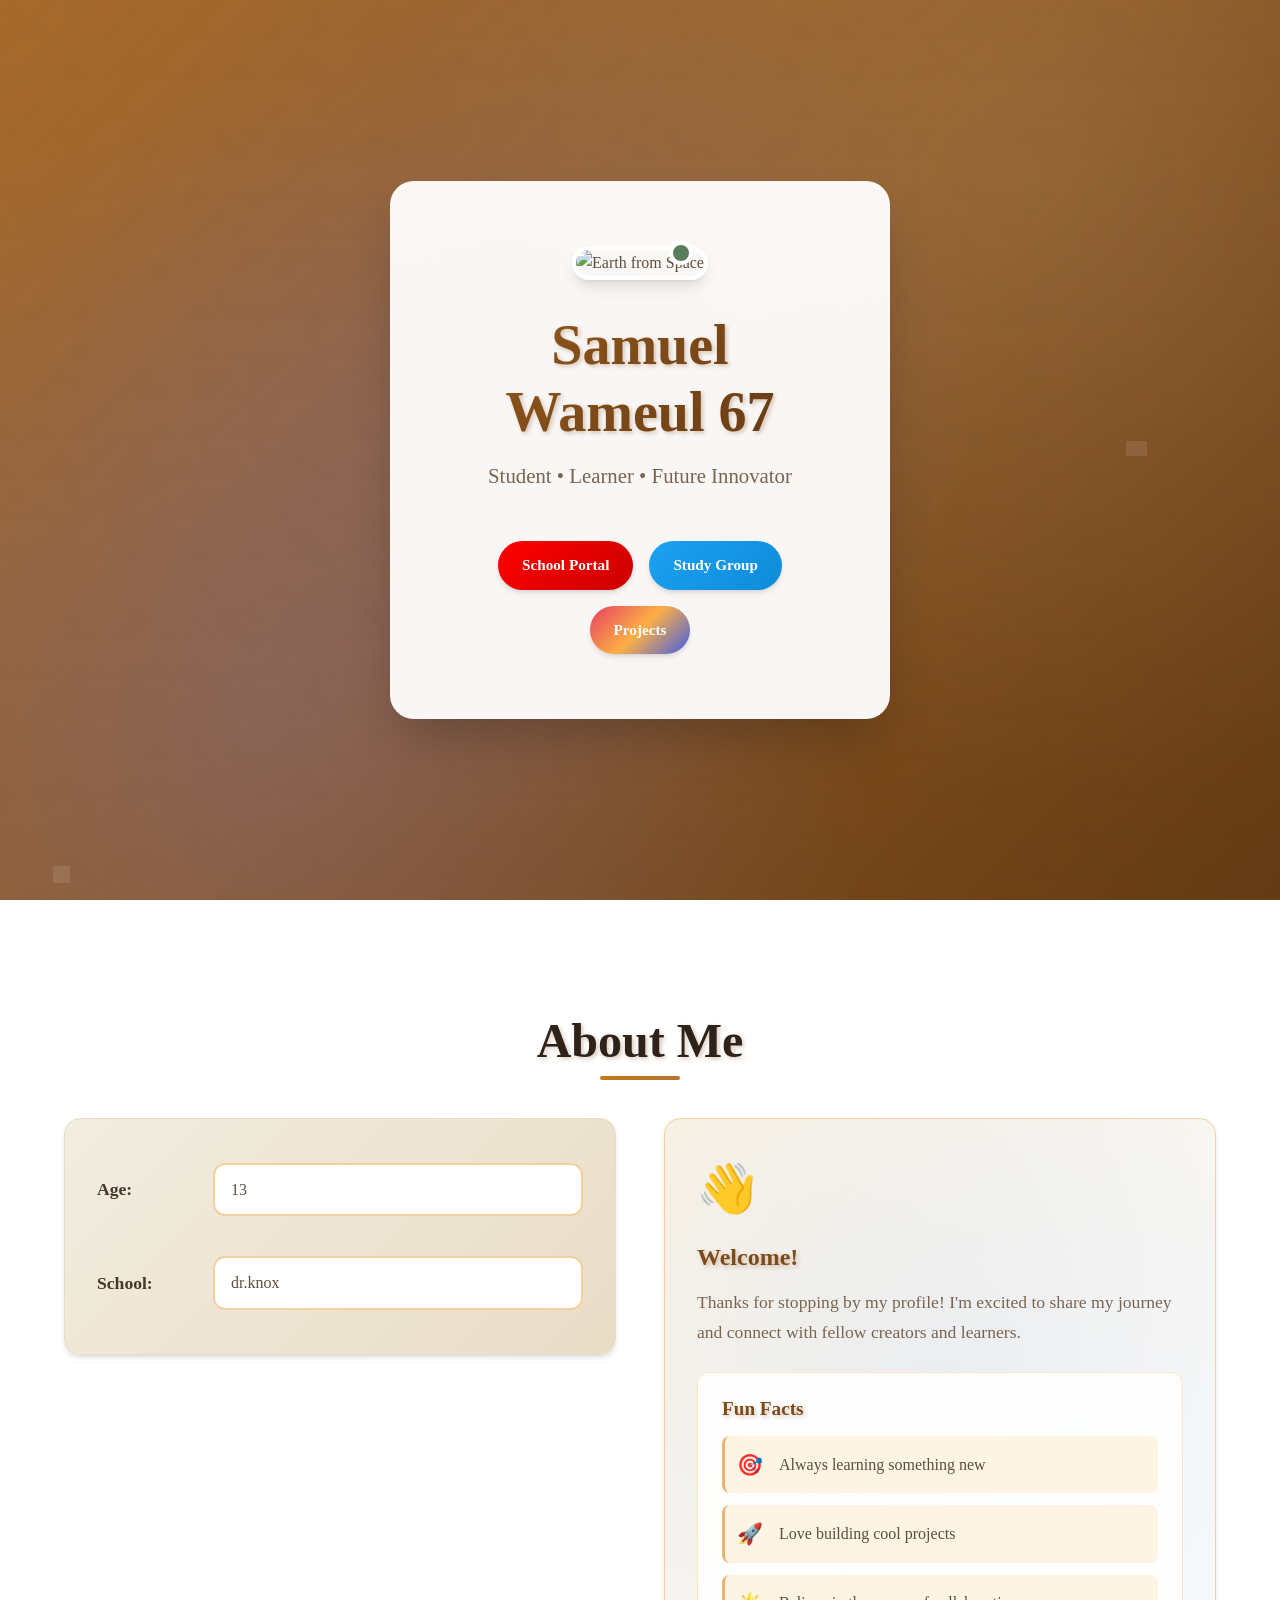
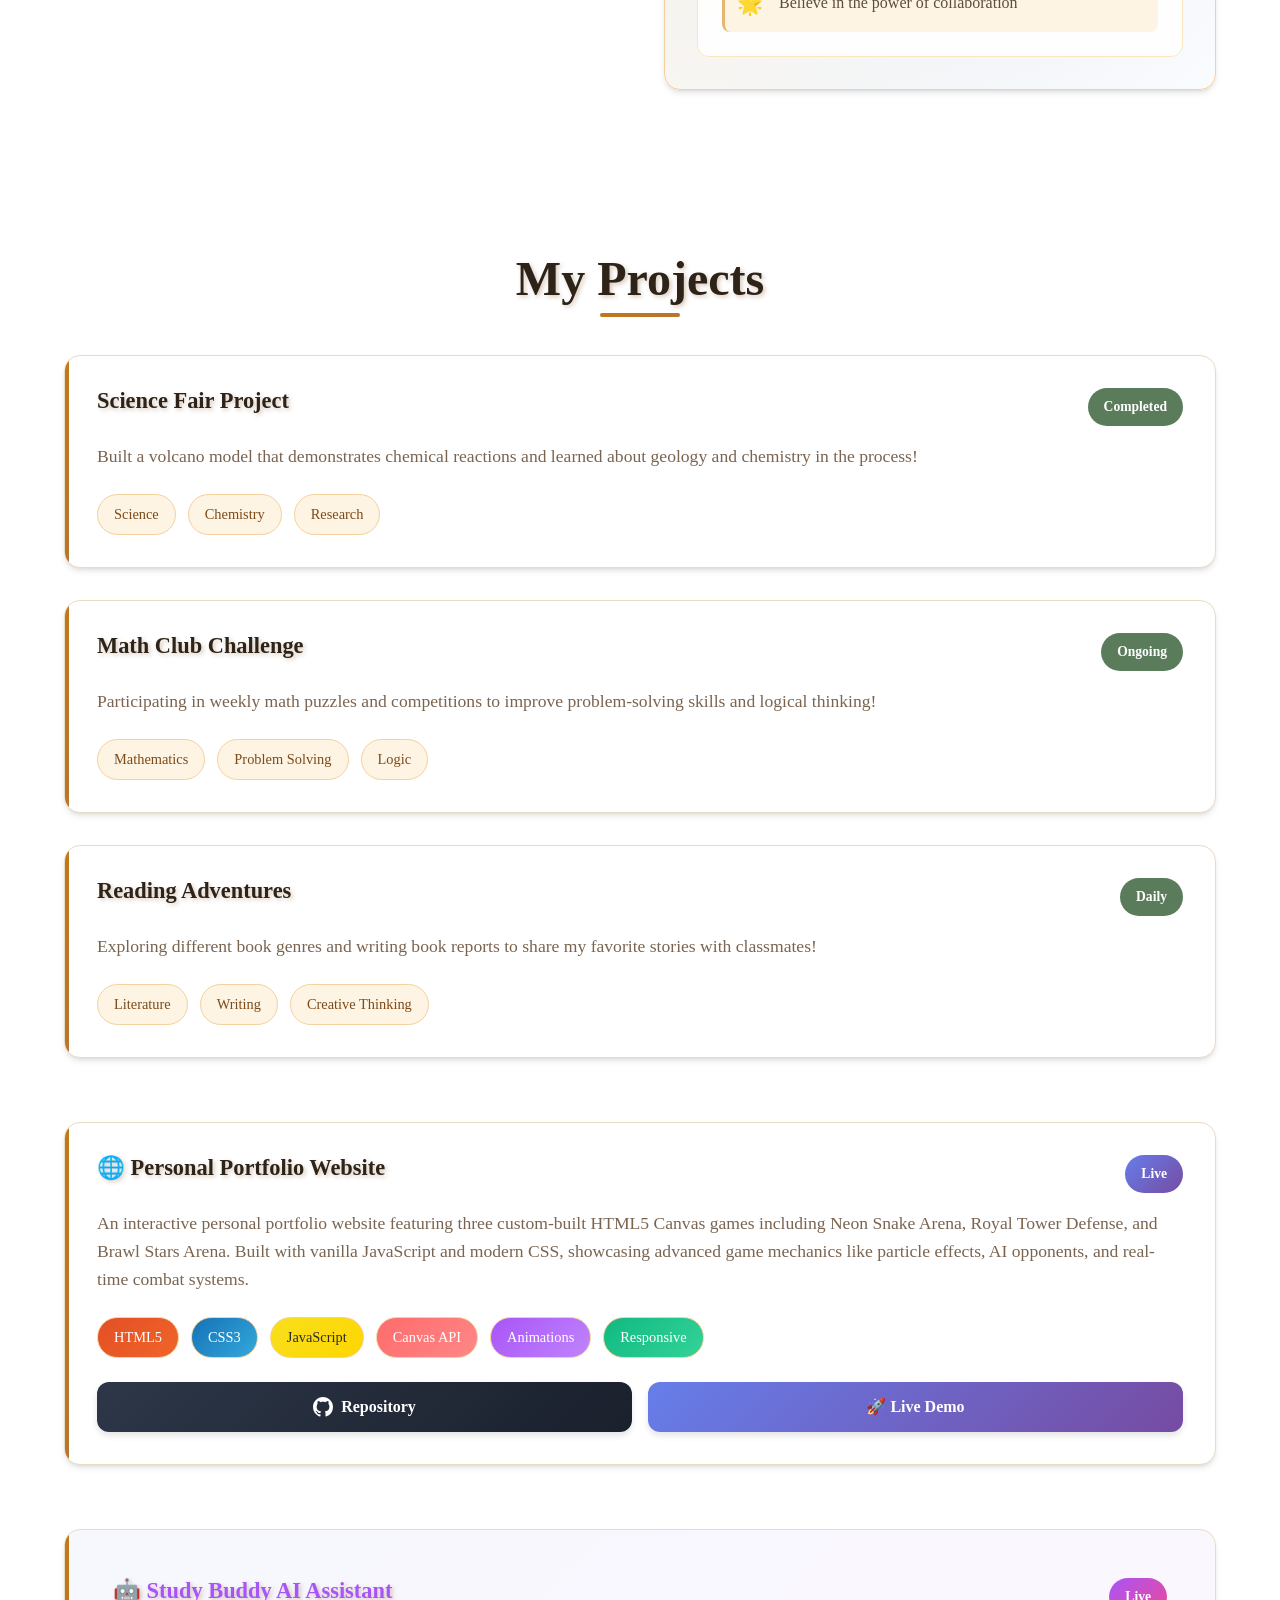
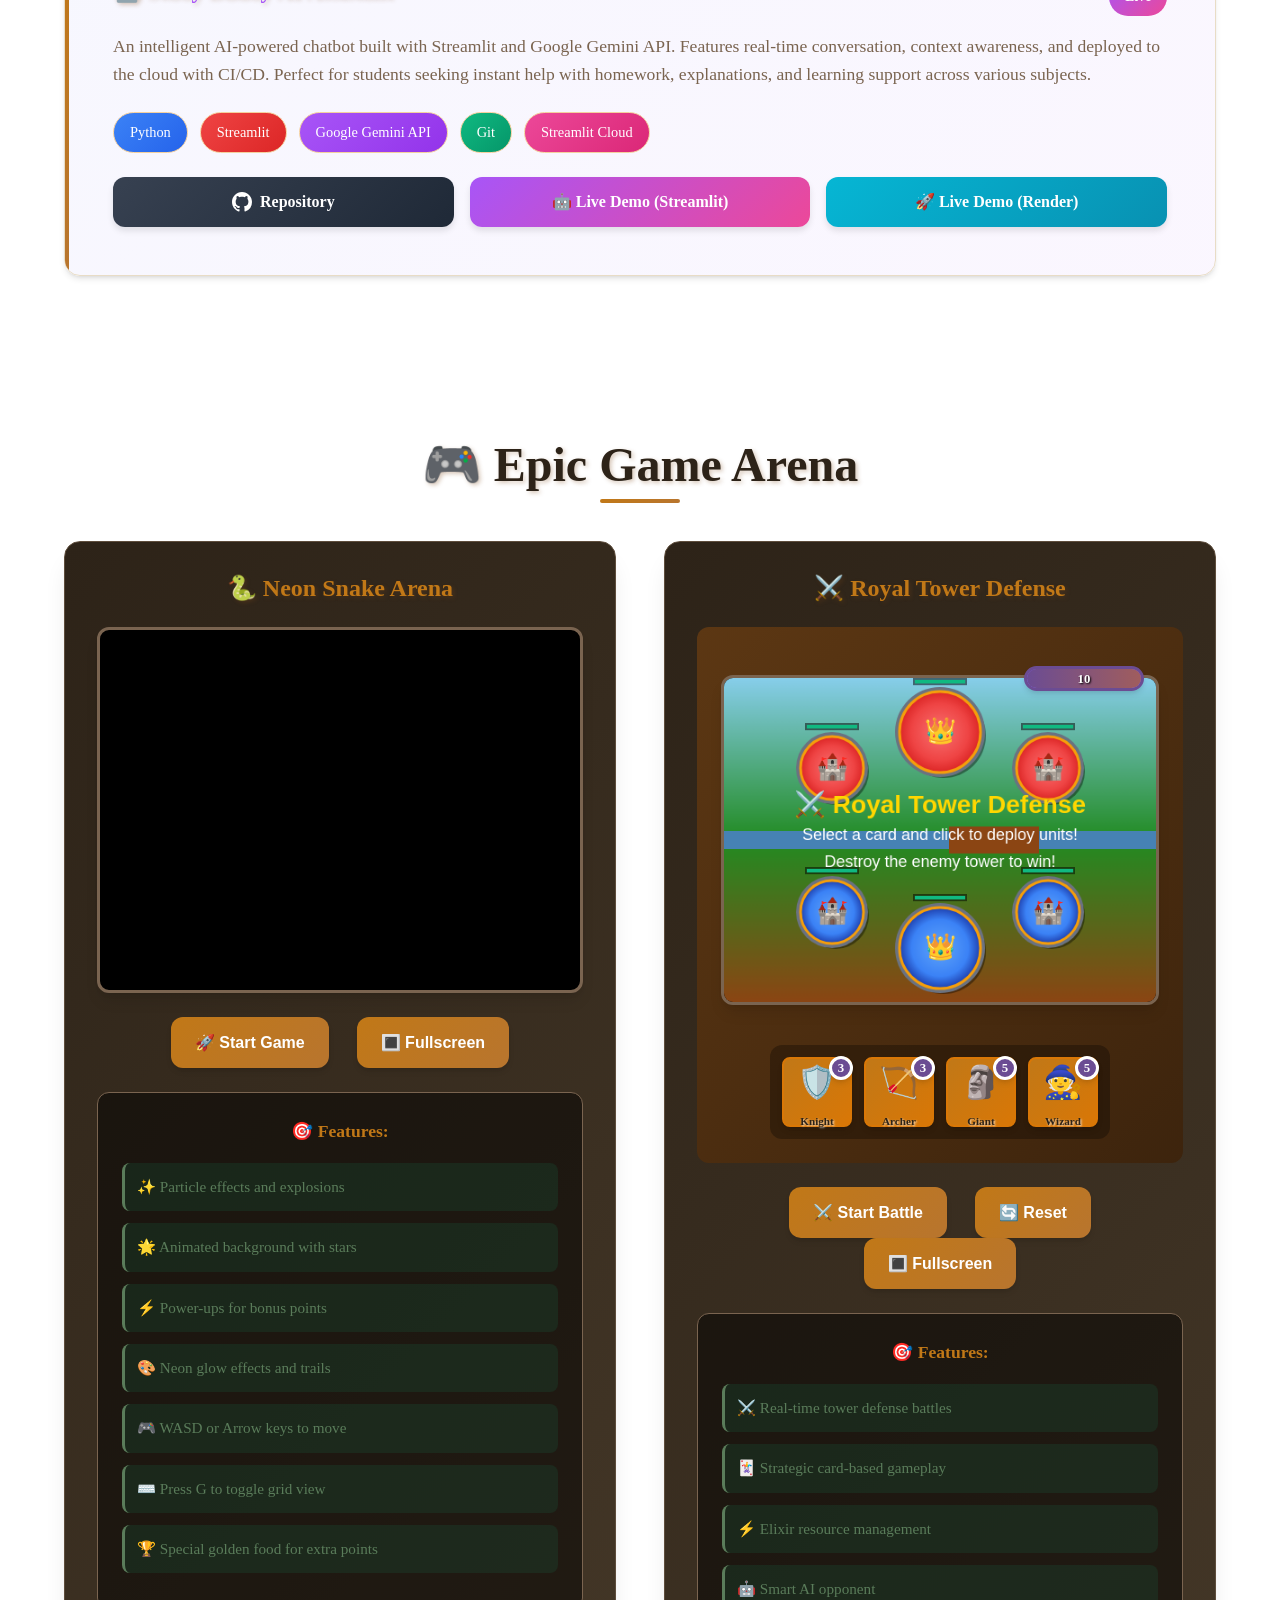
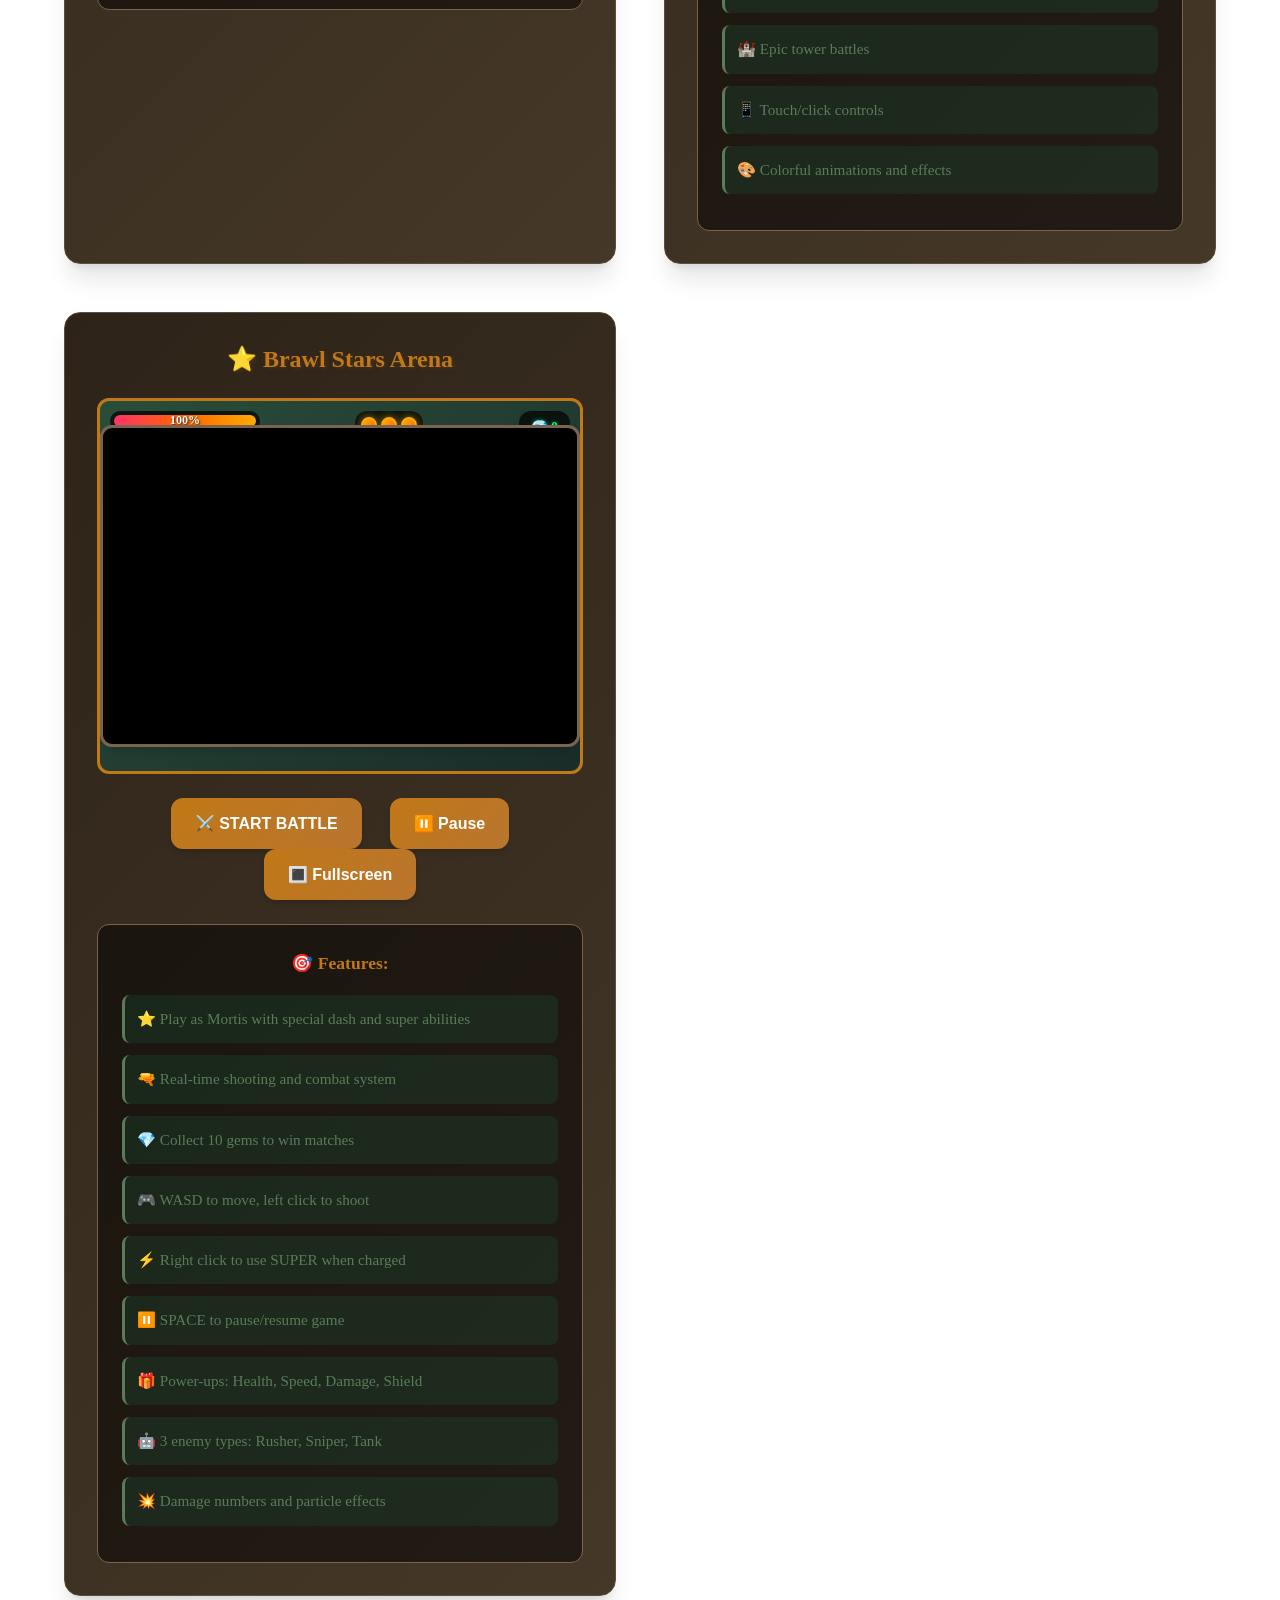
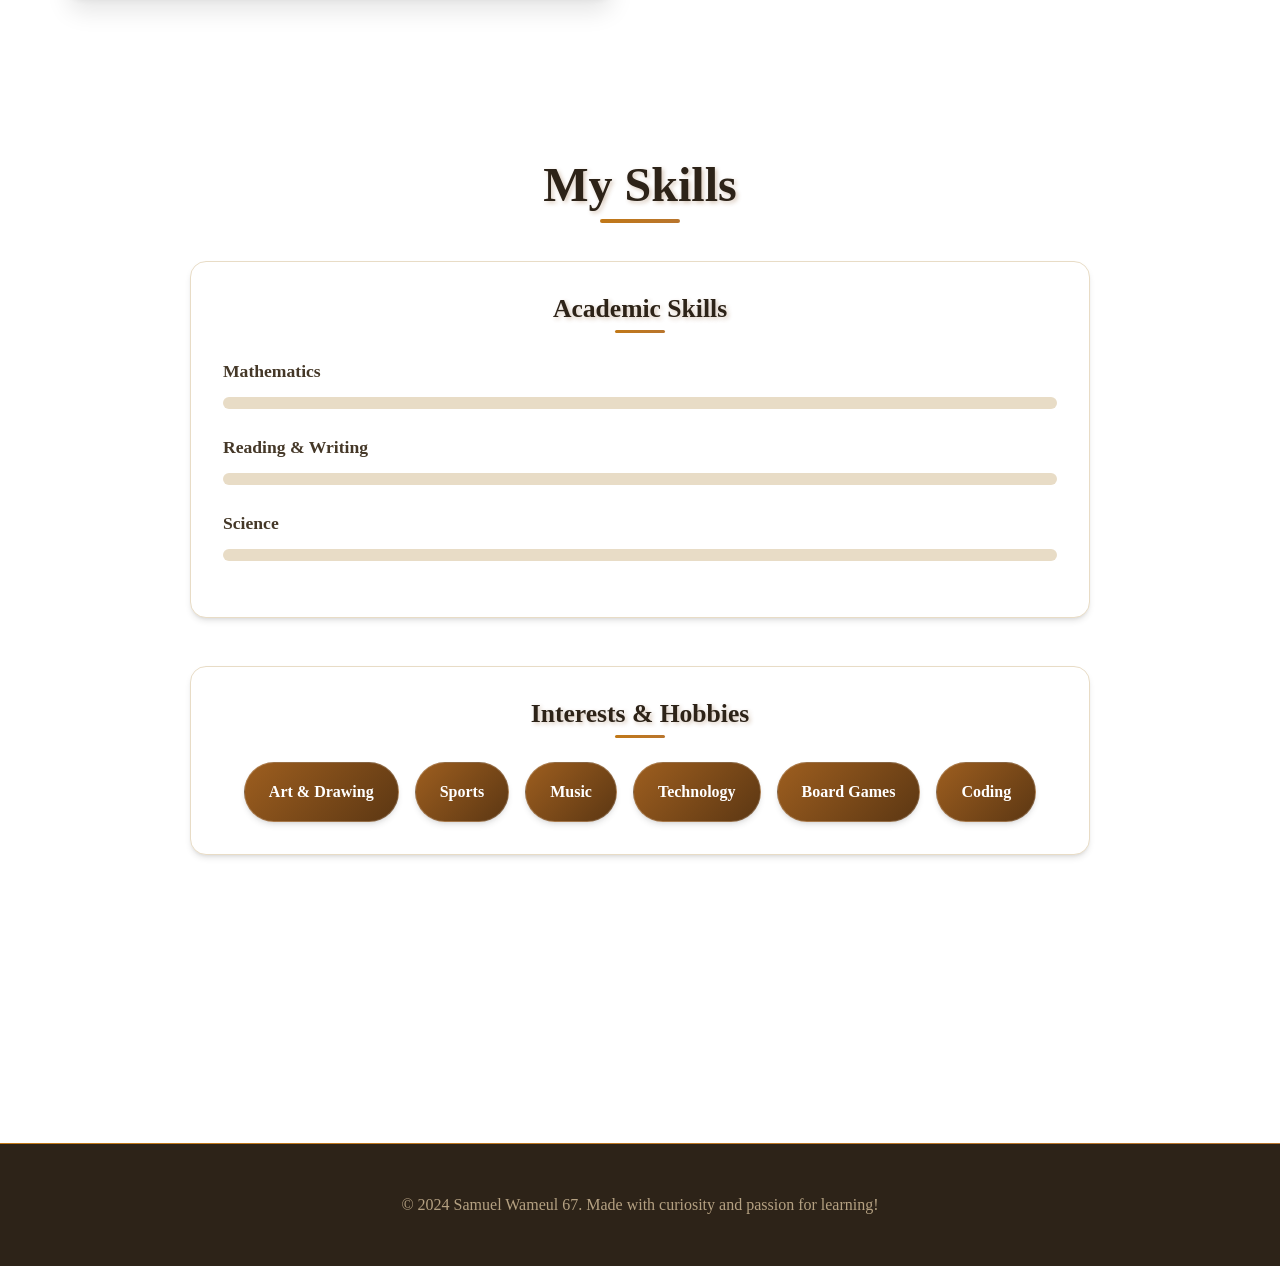
==== commit 44ddb405: "Update AI Chatbox project: Switch to Google Gemini API and add Render deployment - Changed AI API fr" ====
--- a/index.html
+++ b/index.html
@@ -145,23 +145,26 @@
                                     <h3 style="color: #a855f7;">🤖 Study Buddy AI Assistant</h3>
                                     <span class="project-status" style="background: linear-gradient(135deg, #a855f7 0%, #ec4899 100%);">Live</span>
                                 </div>
-                                <p>An intelligent AI-powered chatbot built with Streamlit and Groq API. Features real-time conversation, context awareness, and deployed to the cloud with CI/CD. Perfect for students seeking instant help with homework, explanations, and learning support across various subjects.</p>
+                                <p>An intelligent AI-powered chatbot built with Streamlit and Google Gemini API. Features real-time conversation, context awareness, and deployed to the cloud with CI/CD. Perfect for students seeking instant help with homework, explanations, and learning support across various subjects.</p>
                                 <div class="project-tech">
                                     <span class="tech-tag" style="background: linear-gradient(135deg, #3b82f6 0%, #2563eb 100%); color: white;">Python</span>
                                     <span class="tech-tag" style="background: linear-gradient(135deg, #ef4444 0%, #dc2626 100%); color: white;">Streamlit</span>
-                                    <span class="tech-tag" style="background: linear-gradient(135deg, #a855f7 0%, #9333ea 100%); color: white;">Groq API</span>
+                                    <span class="tech-tag" style="background: linear-gradient(135deg, #a855f7 0%, #9333ea 100%); color: white;">Google Gemini API</span>
                                     <span class="tech-tag" style="background: linear-gradient(135deg, #10b981 0%, #059669 100%); color: white;">Git</span>
                                     <span class="tech-tag" style="background: linear-gradient(135deg, #ec4899 0%, #db2777 100%); color: white;">Streamlit Cloud</span>
                                 </div>
-                                <div class="project-links" style="margin-top: 1.5rem; display: flex; gap: 1rem;">
-                                    <a href="https://github.com/CodeCubCA/profile-website-samCodeCub" target="_blank" style="flex: 1; display: inline-flex; align-items: center; justify-content: center; gap: 0.5rem; padding: 0.75rem 1.5rem; background: linear-gradient(135deg, #374151 0%, #1f2937 100%); color: white; text-decoration: none; border-radius: 0.75rem; font-weight: 600; transition: all 0.3s ease; box-shadow: 0 4px 6px rgba(0, 0, 0, 0.1);">
+                                <div class="project-links" style="margin-top: 1.5rem; display: flex; gap: 1rem; flex-wrap: wrap;">
+                                    <a href="https://github.com/CodeCubCA/profile-website-samCodeCub" target="_blank" style="flex: 1; min-width: 200px; display: inline-flex; align-items: center; justify-content: center; gap: 0.5rem; padding: 0.75rem 1.5rem; background: linear-gradient(135deg, #374151 0%, #1f2937 100%); color: white; text-decoration: none; border-radius: 0.75rem; font-weight: 600; transition: all 0.3s ease; box-shadow: 0 4px 6px rgba(0, 0, 0, 0.1);">
                                         <svg viewBox="0 0 16 16" width="20" height="20" style="fill: currentColor;">
                                             <path d="M8 0C3.58 0 0 3.58 0 8c0 3.54 2.29 6.53 5.47 7.59.4.07.55-.17.55-.38 0-.19-.01-.82-.01-1.49-2.01.37-2.53-.49-2.69-.94-.09-.23-.48-.94-.82-1.13-.28-.15-.68-.52-.01-.53.63-.01 1.08.58 1.23.82.72 1.21 1.87.87 2.33.66.07-.52.28-.87.51-1.07-1.78-.2-3.64-.89-3.64-3.95 0-.87.31-1.59.82-2.15-.08-.2-.36-1.02.08-2.12 0 0 .67-.21 2.2.82.64-.18 1.32-.27 2-.27.68 0 1.36.09 2 .27 1.53-1.04 2.2-.82 2.2-.82.44 1.1.16 1.92.08 2.12.51.56.82 1.27.82 2.15 0 3.07-1.87 3.75-3.65 3.95.29.25.54.73.54 1.48 0 1.07-.01 1.93-.01 2.2 0 .21.15.46.55.38A8.013 8.013 0 0016 8c0-4.42-3.58-8-8-8z"></path>
                                         </svg>
                                         Repository
                                     </a>
-                                    <a href="https://ai-chatbox-sam-codecub.streamlit.app" target="_blank" style="flex: 1; display: inline-flex; align-items: center; justify-content: center; gap: 0.5rem; padding: 0.75rem 1.5rem; background: linear-gradient(135deg, #a855f7 0%, #ec4899 100%); color: white; text-decoration: none; border-radius: 0.75rem; font-weight: 600; transition: all 0.3s ease; box-shadow: 0 4px 6px rgba(0, 0, 0, 0.1);">
-                                        🤖 Try Live
+                                    <a href="https://ai-chatbox-sam-codecub.streamlit.app" target="_blank" style="flex: 1; min-width: 200px; display: inline-flex; align-items: center; justify-content: center; gap: 0.5rem; padding: 0.75rem 1.5rem; background: linear-gradient(135deg, #a855f7 0%, #ec4899 100%); color: white; text-decoration: none; border-radius: 0.75rem; font-weight: 600; transition: all 0.3s ease; box-shadow: 0 4px 6px rgba(0, 0, 0, 0.1);">
+                                        🤖 Live Demo (Streamlit)
+                                    </a>
+                                    <a href="https://ai-chatbox-samcodecub.onrender.com" target="_blank" style="flex: 1; min-width: 200px; display: inline-flex; align-items: center; justify-content: center; gap: 0.5rem; padding: 0.75rem 1.5rem; background: linear-gradient(135deg, #06b6d4 0%, #0891b2 100%); color: white; text-decoration: none; border-radius: 0.75rem; font-weight: 600; transition: all 0.3s ease; box-shadow: 0 4px 6px rgba(0, 0, 0, 0.1);">
+                                        🚀 Live Demo (Render)
                                     </a>
                                 </div>
                             </div>
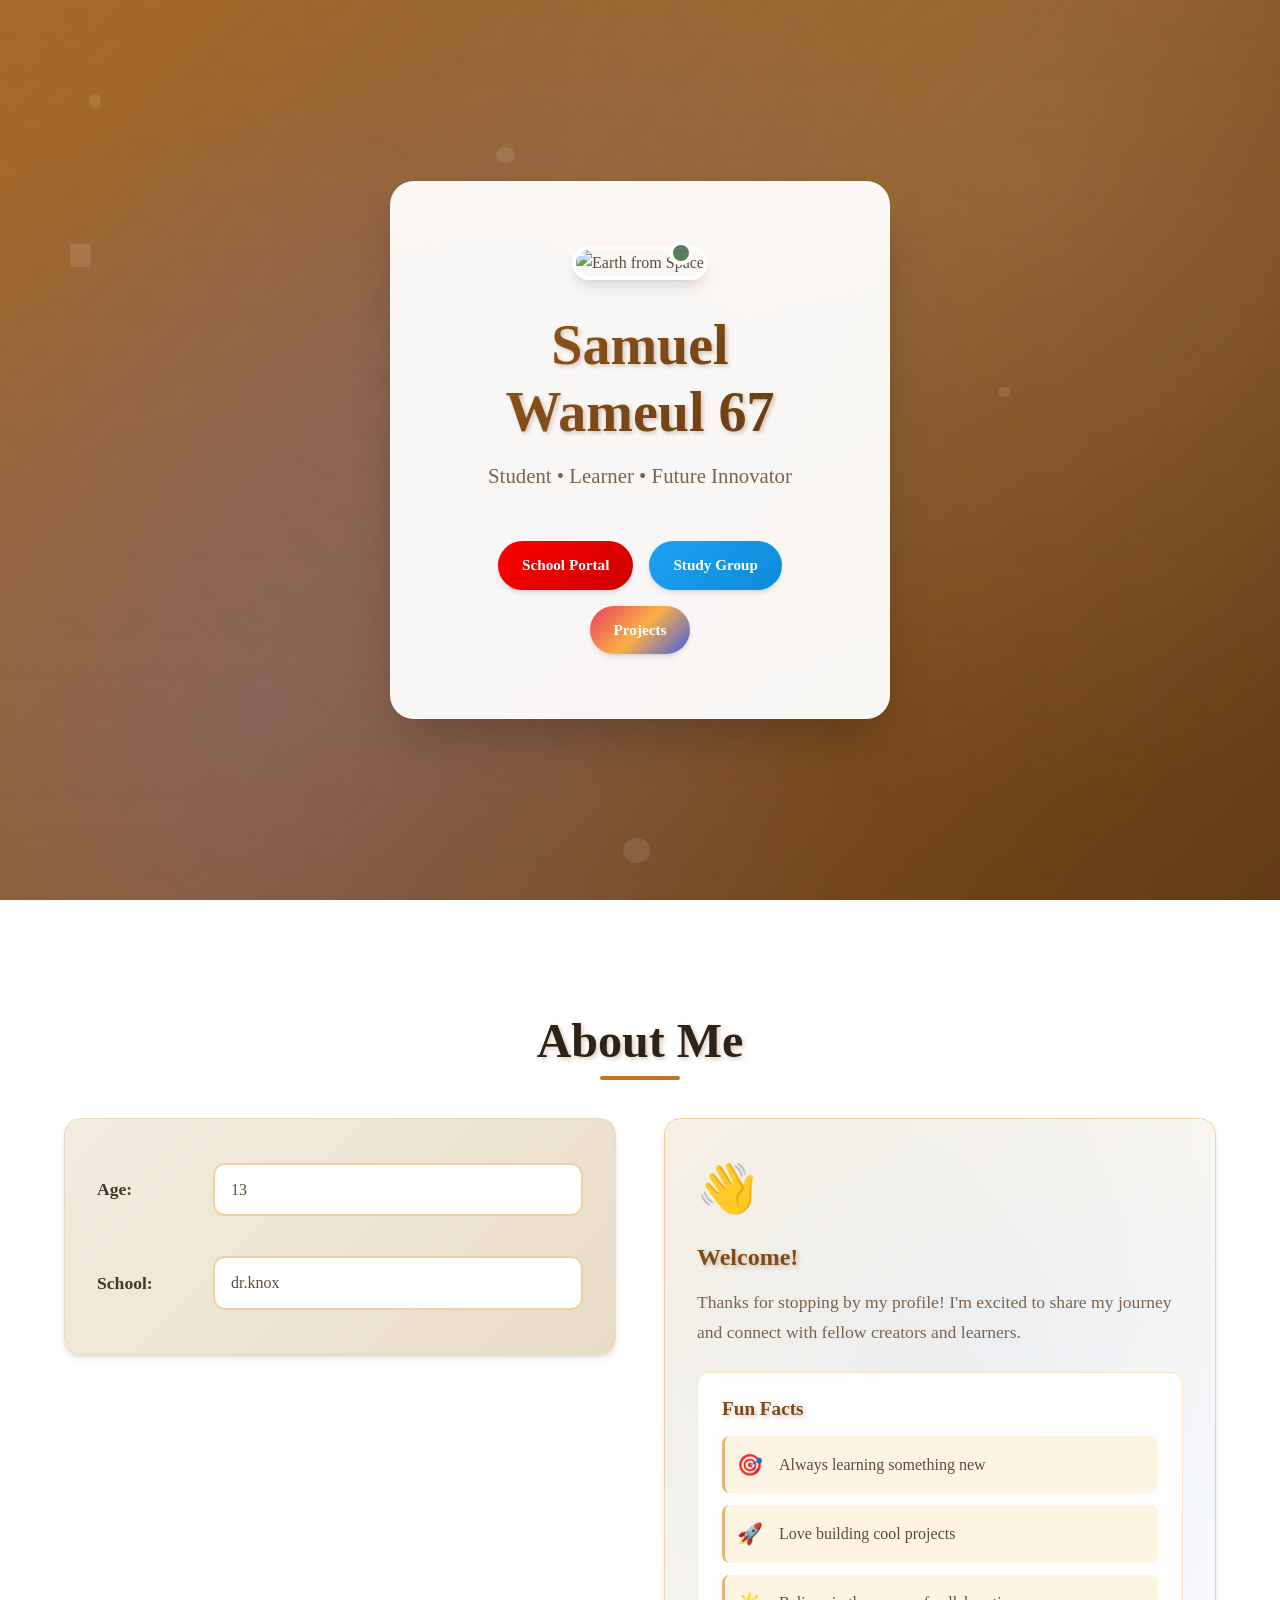
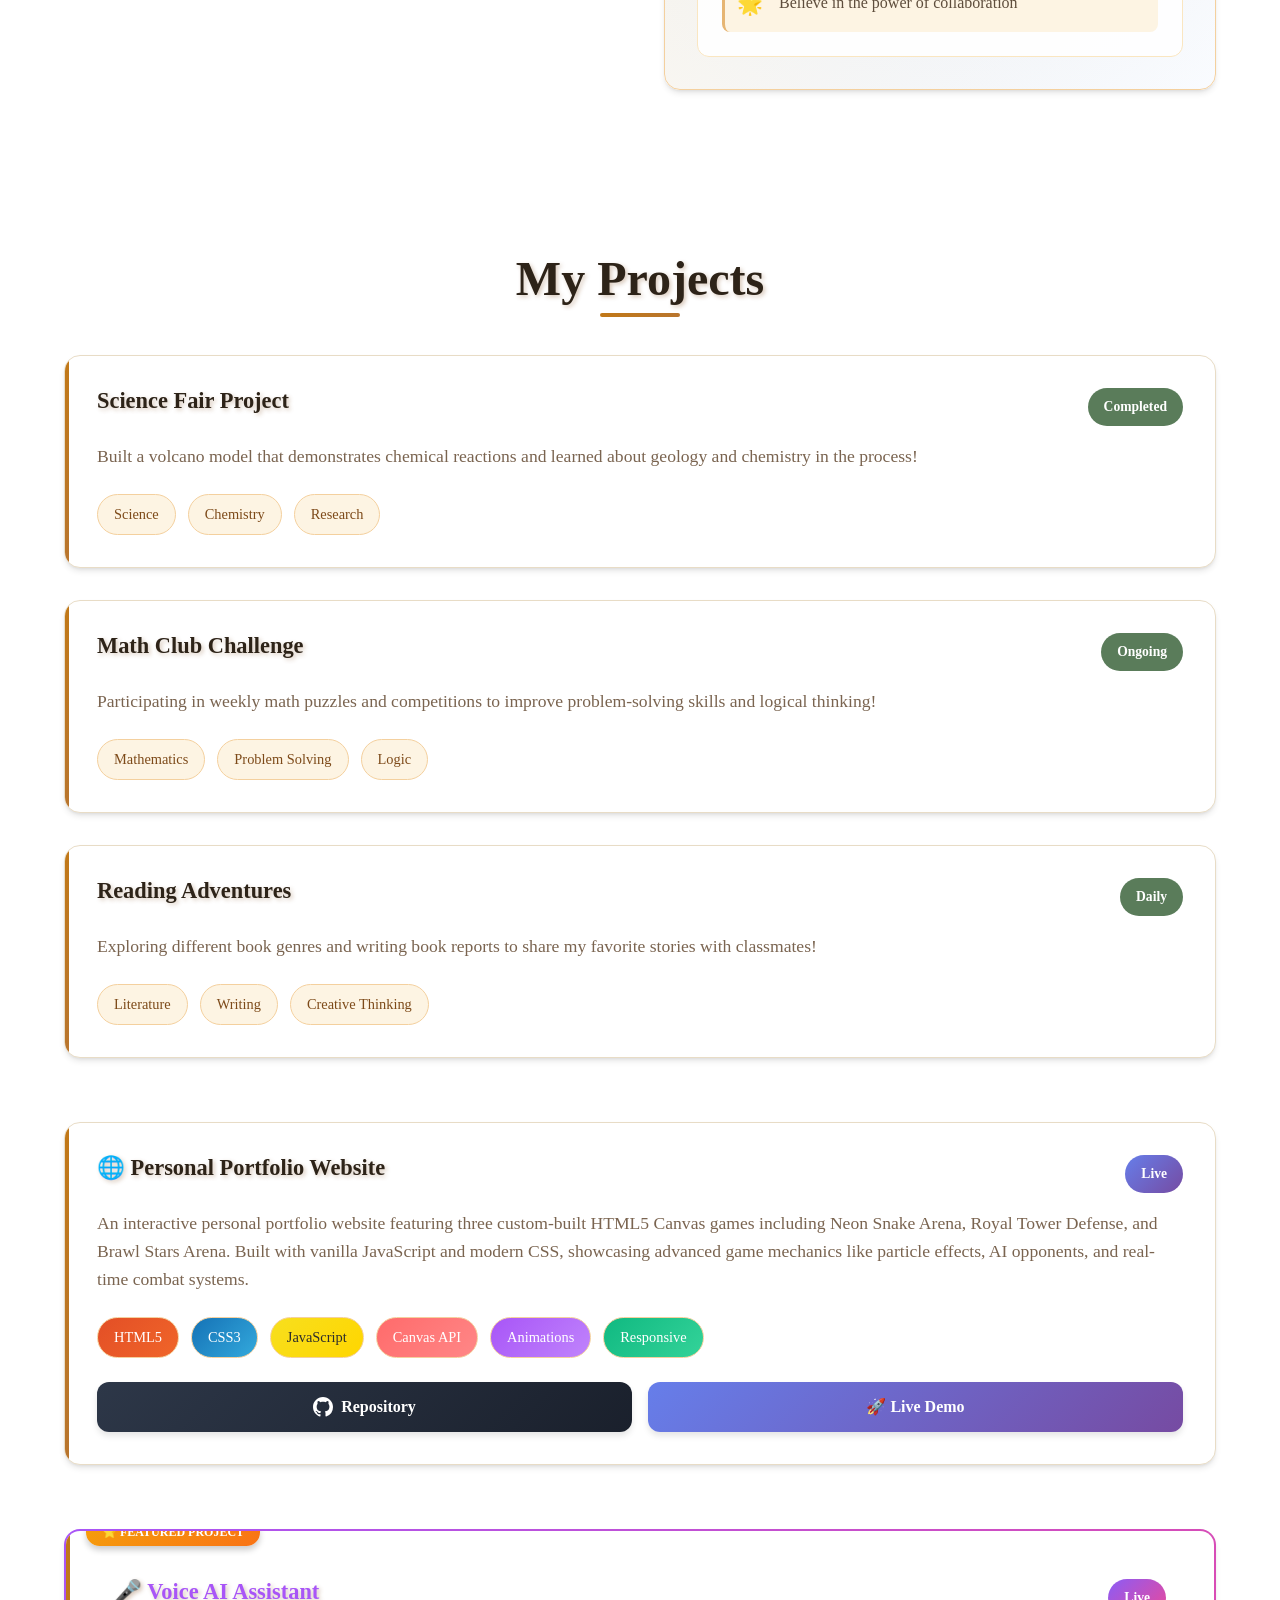
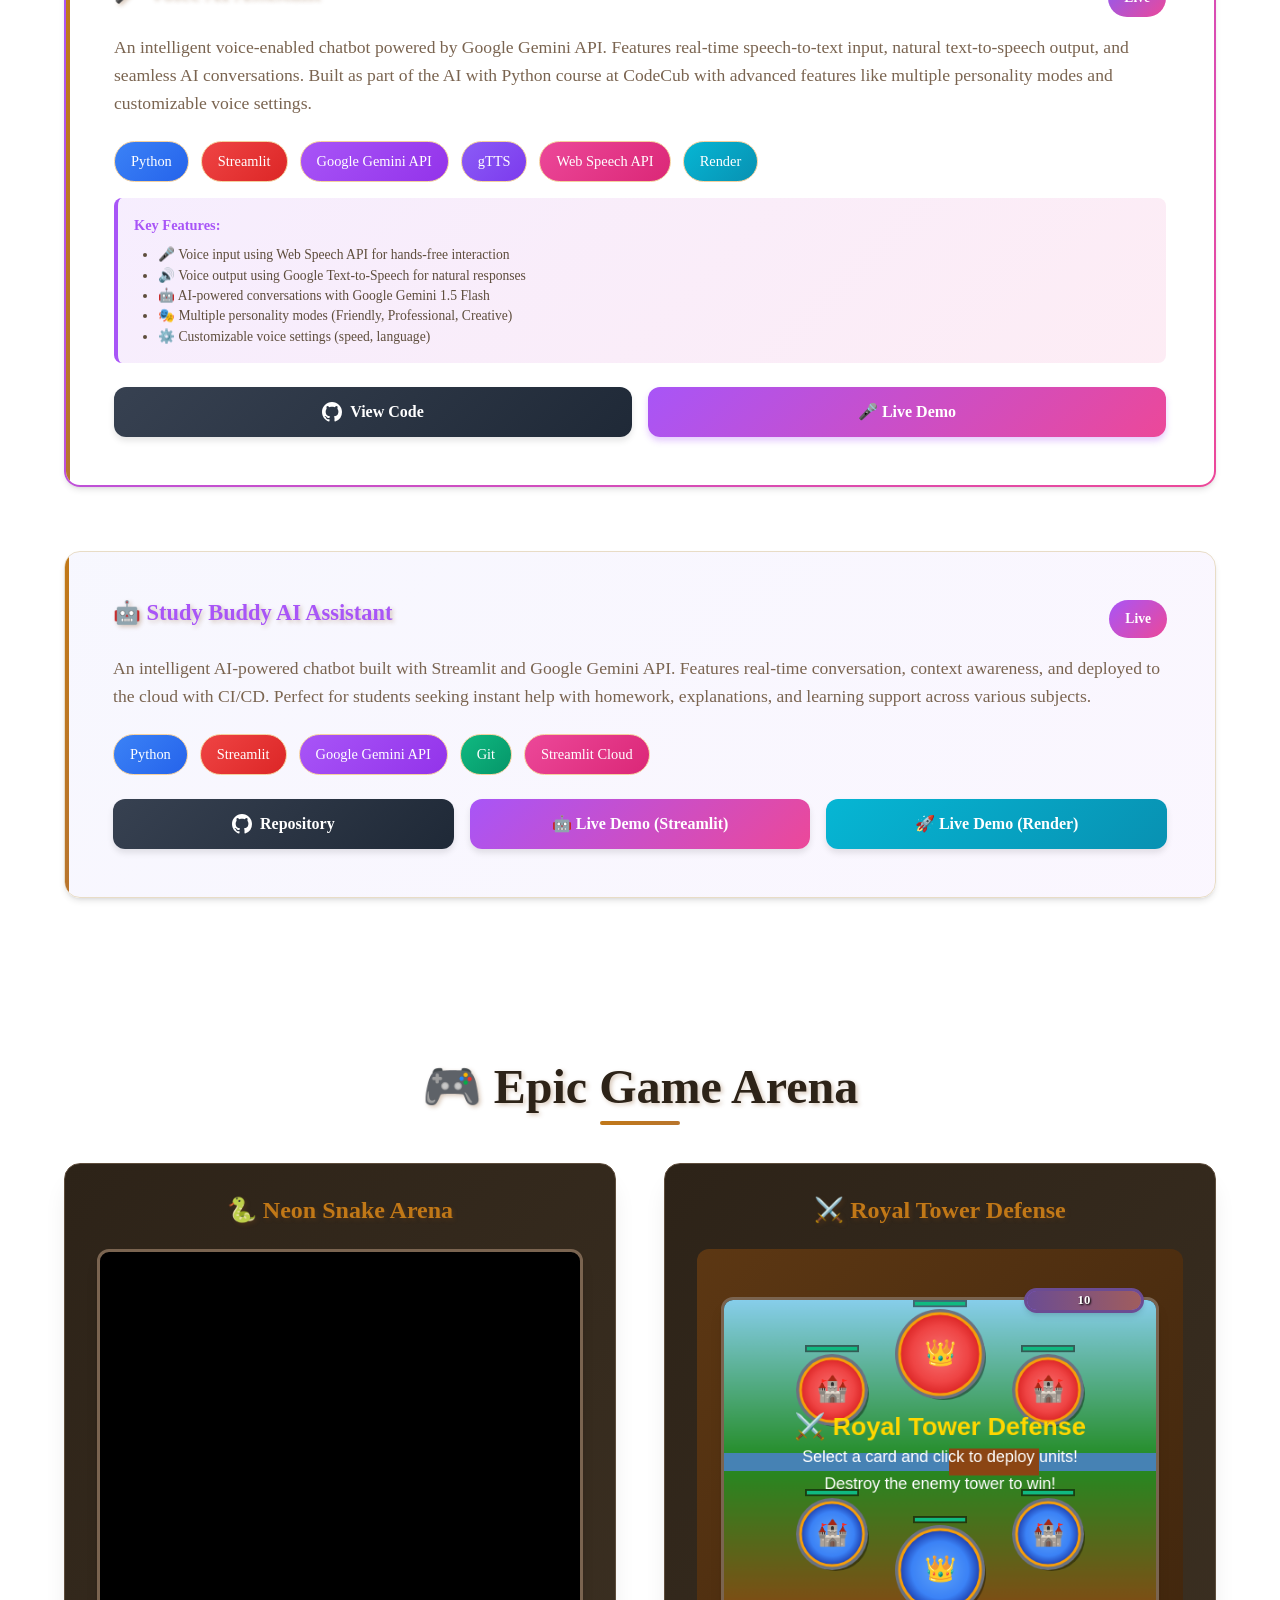
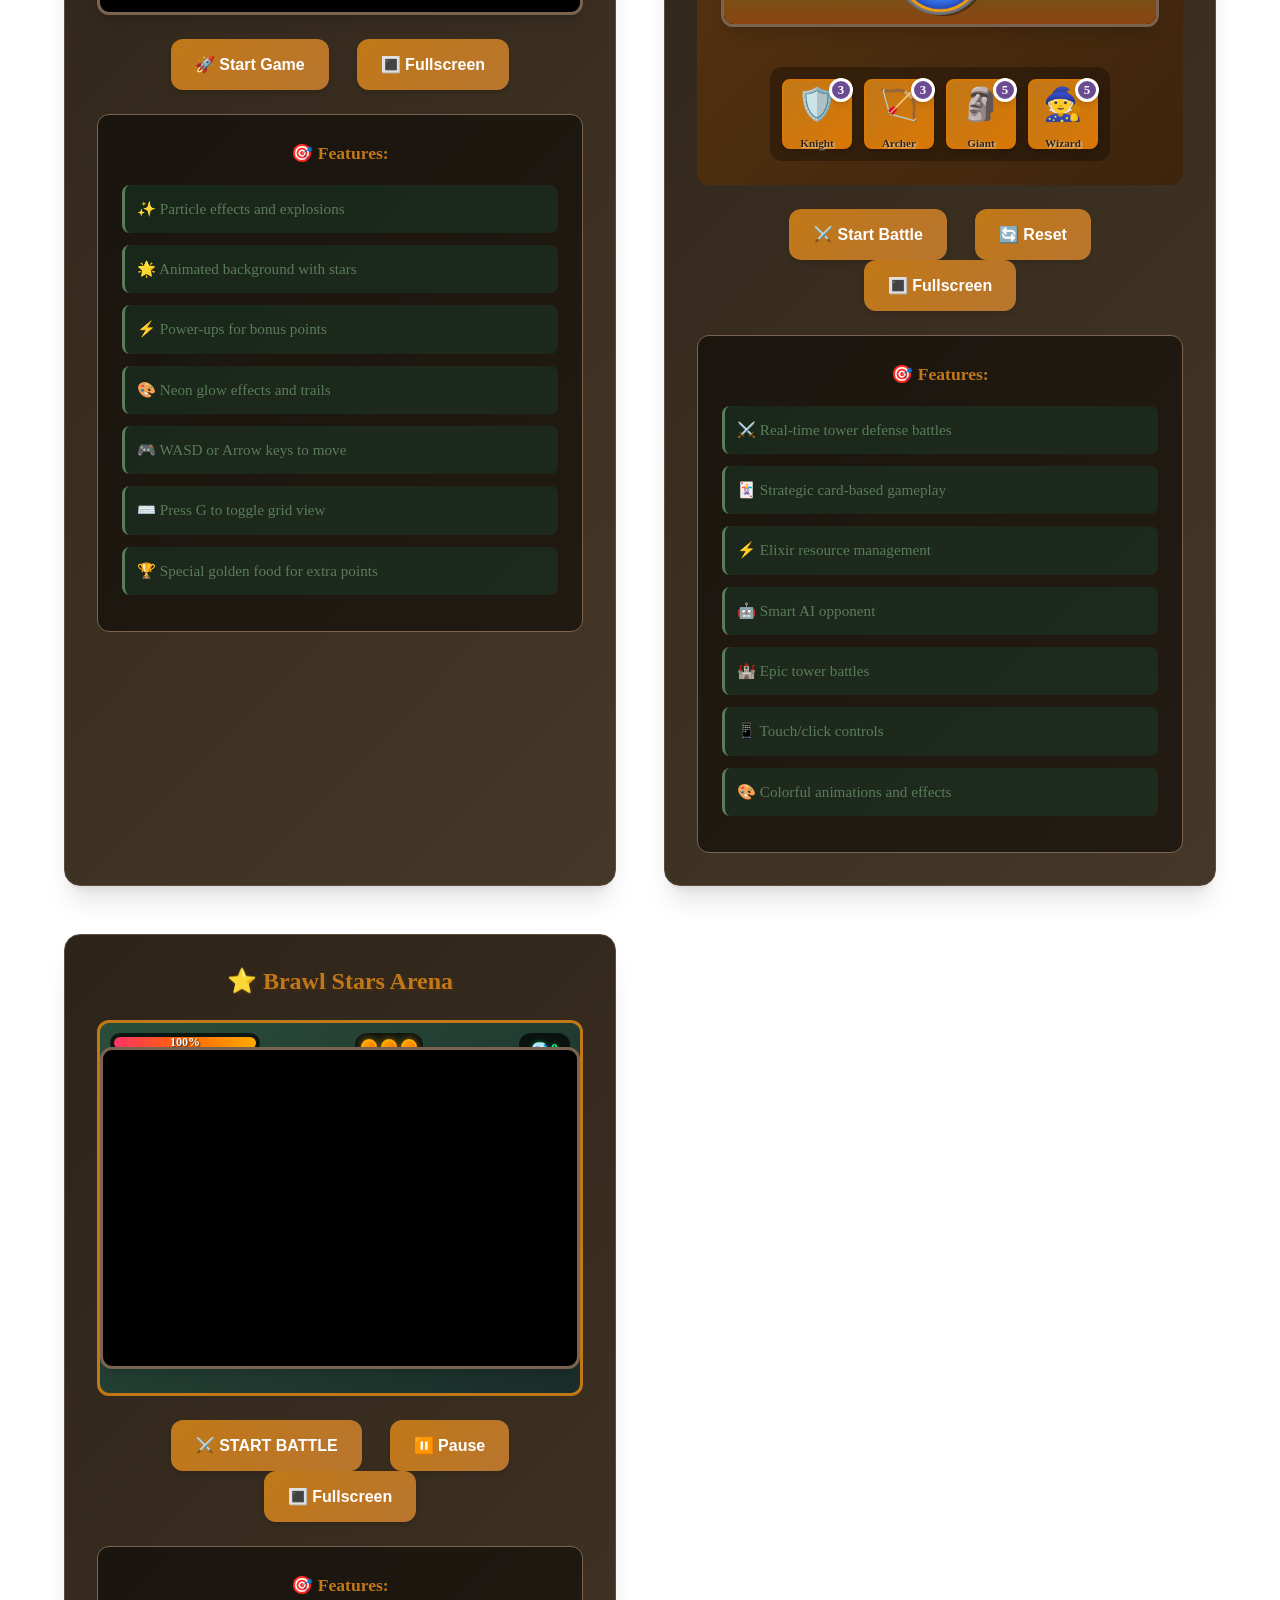
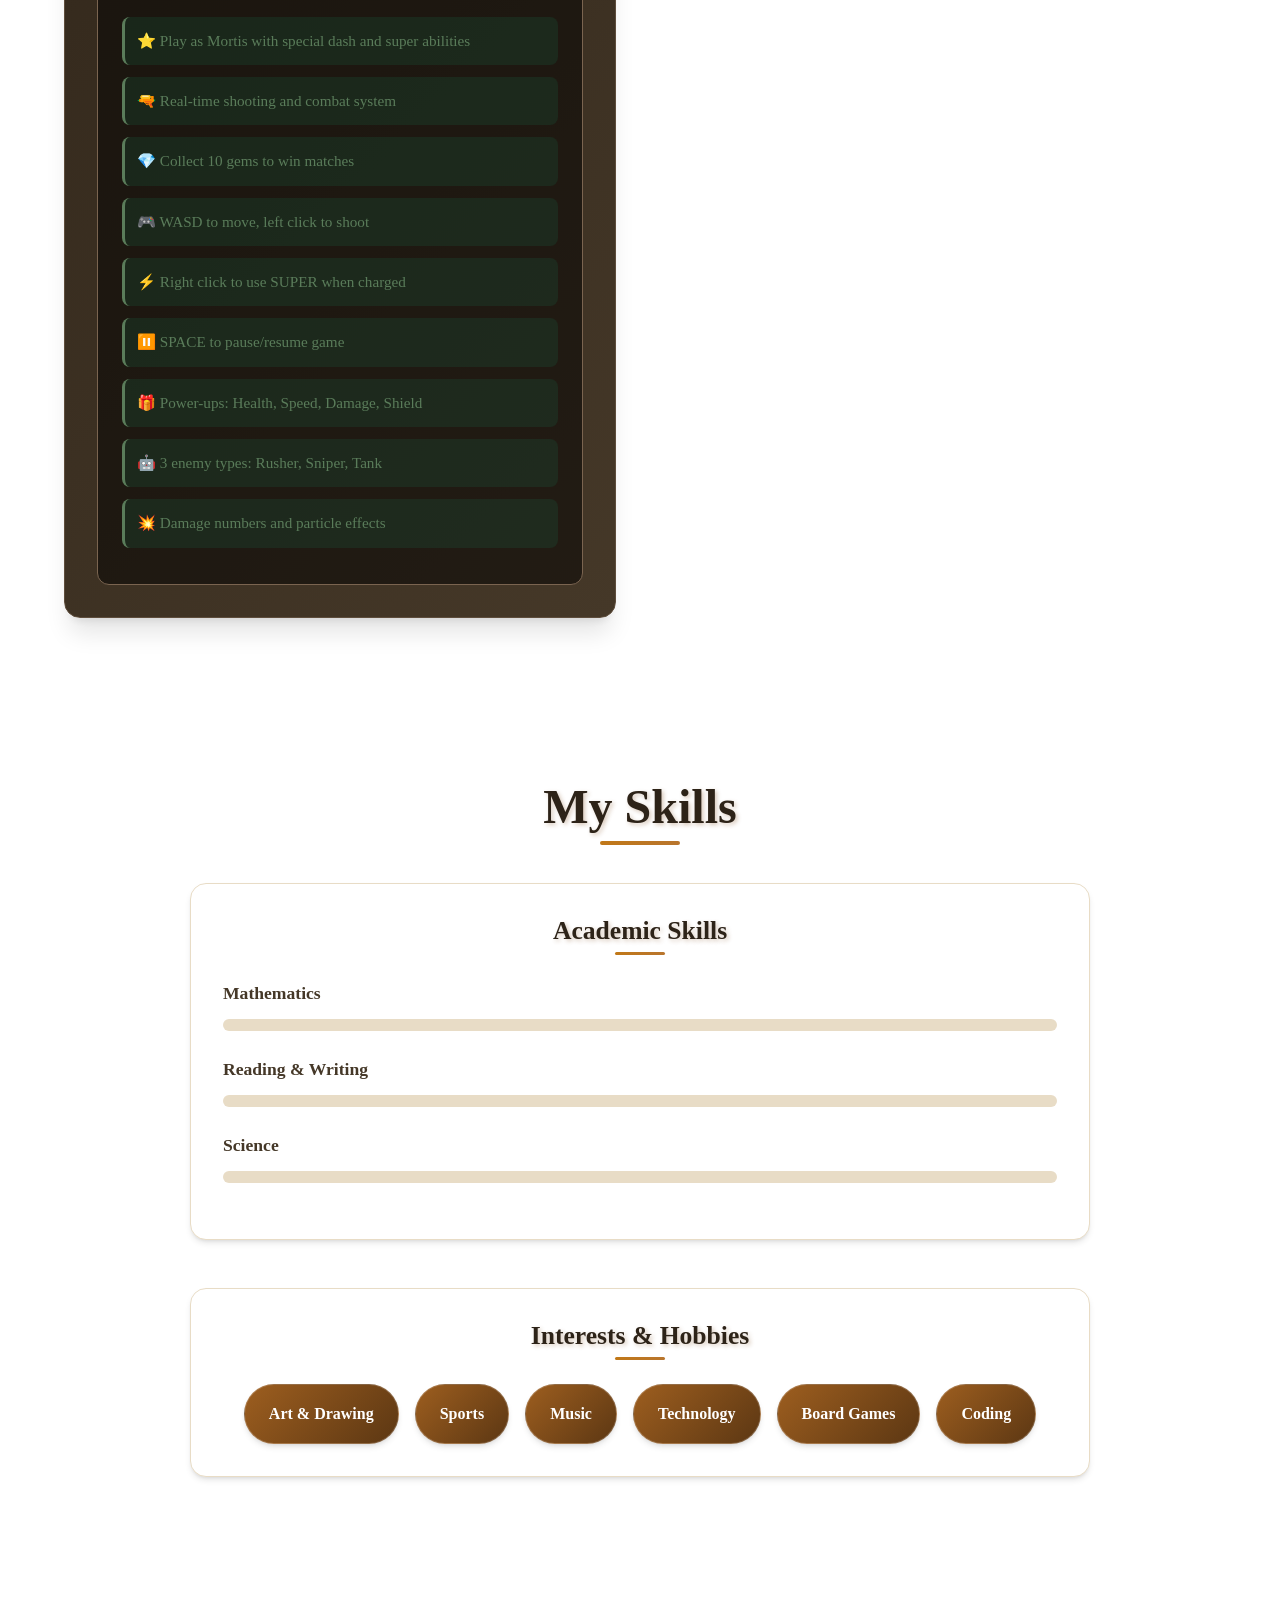
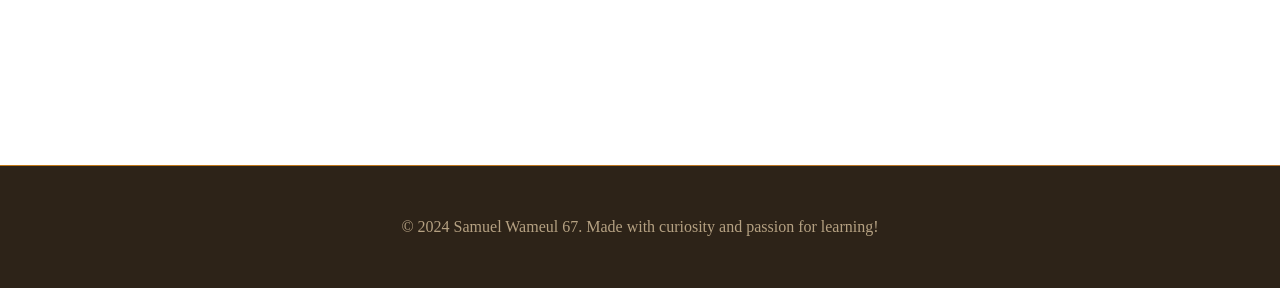
==== commit 7d1a8065: "Add Voice AI Assistant featured project to portfolio - Added new featured Voice AI Assistant project" ====
--- a/index.html
+++ b/index.html
@@ -131,6 +131,52 @@
                             <a href="https://sam.codecub.org" target="_blank" style="flex: 1; display: inline-flex; align-items: center; justify-content: center; gap: 0.5rem; padding: 0.75rem 1.5rem; background: linear-gradient(135deg, #667eea 0%, #764ba2 100%); color: white; text-decoration: none; border-radius: 0.75rem; font-weight: 600; transition: all 0.3s ease; box-shadow: 0 4px 6px rgba(0, 0, 0, 0.1);">
                                 🚀 Live Demo
                             </a>
+                        </div>
+                    </div>
+
+                    <!-- Voice AI Assistant Project Card - FEATURED -->
+                    <div class="project-card ai-project-card" style="margin-top: 2rem; position: relative; border: 2px solid transparent; background: linear-gradient(white, white) padding-box, linear-gradient(135deg, #a855f7 0%, #ec4899 100%) border-box;">
+                        <span style="position: absolute; top: -12px; left: 20px; background: linear-gradient(135deg, #f59e0b 0%, #f97316 100%); color: white; padding: 0.25rem 1rem; border-radius: 1rem; font-size: 0.75rem; font-weight: 700; box-shadow: 0 4px 6px rgba(0, 0, 0, 0.2);">⭐ FEATURED PROJECT</span>
+                        <div class="ai-project-layout">
+                            <div class="ai-project-image">
+                                <img src="img/voice.png" alt="Voice AI Assistant Screenshot" style="width: 100%; height: 100%; object-fit: cover; border-radius: 0.75rem;">
+                            </div>
+                            <div class="ai-project-details">
+                                <div class="project-header">
+                                    <h3 style="color: #a855f7;">🎤 Voice AI Assistant</h3>
+                                    <span class="project-status" style="background: linear-gradient(135deg, #8b5cf6 0%, #ec4899 100%);">Live</span>
+                                </div>
+                                <p>An intelligent voice-enabled chatbot powered by Google Gemini API. Features real-time speech-to-text input, natural text-to-speech output, and seamless AI conversations. Built as part of the AI with Python course at CodeCub with advanced features like multiple personality modes and customizable voice settings.</p>
+                                <div class="project-tech">
+                                    <span class="tech-tag" style="background: linear-gradient(135deg, #3b82f6 0%, #2563eb 100%); color: white;">Python</span>
+                                    <span class="tech-tag" style="background: linear-gradient(135deg, #ef4444 0%, #dc2626 100%); color: white;">Streamlit</span>
+                                    <span class="tech-tag" style="background: linear-gradient(135deg, #a855f7 0%, #9333ea 100%); color: white;">Google Gemini API</span>
+                                    <span class="tech-tag" style="background: linear-gradient(135deg, #8b5cf6 0%, #7c3aed 100%); color: white;">gTTS</span>
+                                    <span class="tech-tag" style="background: linear-gradient(135deg, #ec4899 0%, #db2777 100%); color: white;">Web Speech API</span>
+                                    <span class="tech-tag" style="background: linear-gradient(135deg, #06b6d4 0%, #0891b2 100%); color: white;">Render</span>
+                                </div>
+                                <div style="margin: 1rem 0; padding: 1rem; background: linear-gradient(135deg, rgba(168, 85, 247, 0.1) 0%, rgba(236, 72, 153, 0.1) 100%); border-radius: 0.5rem; border-left: 4px solid #a855f7;">
+                                    <p style="margin: 0; font-size: 0.9rem; line-height: 1.6;"><strong style="color: #a855f7;">Key Features:</strong></p>
+                                    <ul style="margin: 0.5rem 0 0 0; padding-left: 1.5rem; font-size: 0.85rem; line-height: 1.5;">
+                                        <li>🎤 Voice input using Web Speech API for hands-free interaction</li>
+                                        <li>🔊 Voice output using Google Text-to-Speech for natural responses</li>
+                                        <li>🤖 AI-powered conversations with Google Gemini 1.5 Flash</li>
+                                        <li>🎭 Multiple personality modes (Friendly, Professional, Creative)</li>
+                                        <li>⚙️ Customizable voice settings (speed, language)</li>
+                                    </ul>
+                                </div>
+                                <div class="project-links" style="margin-top: 1.5rem; display: flex; gap: 1rem; flex-wrap: wrap;">
+                                    <a href="https://github.com/CodeCubCA/voice-ai-assistant-samCodeCub" target="_blank" style="flex: 1; min-width: 200px; display: inline-flex; align-items: center; justify-content: center; gap: 0.5rem; padding: 0.75rem 1.5rem; background: linear-gradient(135deg, #374151 0%, #1f2937 100%); color: white; text-decoration: none; border-radius: 0.75rem; font-weight: 600; transition: all 0.3s ease; box-shadow: 0 4px 6px rgba(0, 0, 0, 0.1);">
+                                        <svg viewBox="0 0 16 16" width="20" height="20" style="fill: currentColor;">
+                                            <path d="M8 0C3.58 0 0 3.58 0 8c0 3.54 2.29 6.53 5.47 7.59.4.07.55-.17.55-.38 0-.19-.01-.82-.01-1.49-2.01.37-2.53-.49-2.69-.94-.09-.23-.48-.94-.82-1.13-.28-.15-.68-.52-.01-.53.63-.01 1.08.58 1.23.82.72 1.21 1.87.87 2.33.66.07-.52.28-.87.51-1.07-1.78-.2-3.64-.89-3.64-3.95 0-.87.31-1.59.82-2.15-.08-.2-.36-1.02.08-2.12 0 0 .67-.21 2.2.82.64-.18 1.32-.27 2-.27.68 0 1.36.09 2 .27 1.53-1.04 2.2-.82 2.2-.82.44 1.1.16 1.92.08 2.12.51.56.82 1.27.82 2.15 0 3.07-1.87 3.75-3.65 3.95.29.25.54.73.54 1.48 0 1.07-.01 1.93-.01 2.2 0 .21.15.46.55.38A8.013 8.013 0 0016 8c0-4.42-3.58-8-8-8z"></path>
+                                        </svg>
+                                        View Code
+                                    </a>
+                                    <a href="https://voice-ai-assistant-samcodecub.onrender.com/" target="_blank" style="flex: 1; min-width: 200px; display: inline-flex; align-items: center; justify-content: center; gap: 0.5rem; padding: 0.75rem 1.5rem; background: linear-gradient(135deg, #a855f7 0%, #ec4899 100%); color: white; text-decoration: none; border-radius: 0.75rem; font-weight: 600; transition: all 0.3s ease; box-shadow: 0 4px 6px rgba(168, 85, 247, 0.3); transform: scale(1); transition: transform 0.2s ease;">
+                                        🎤 Live Demo
+                                    </a>
+                                </div>
+                            </div>
                         </div>
                     </div>
 
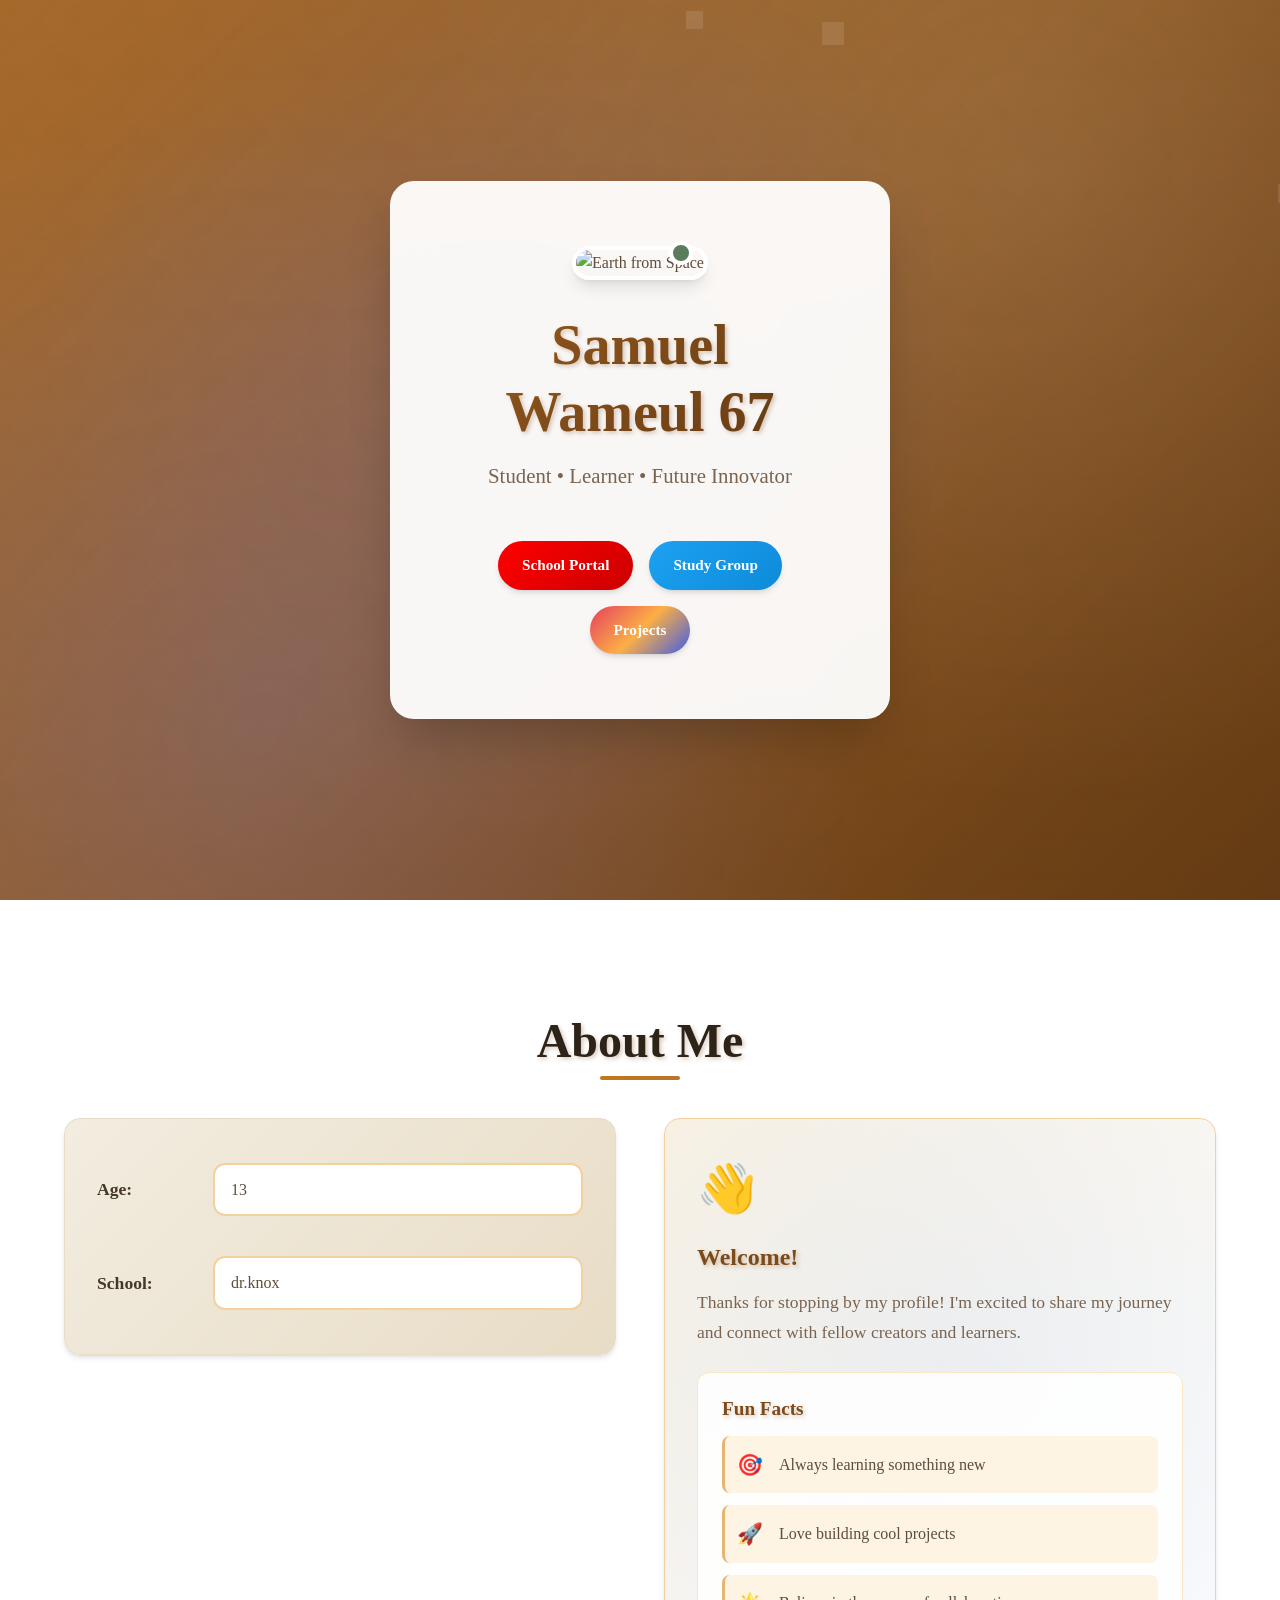
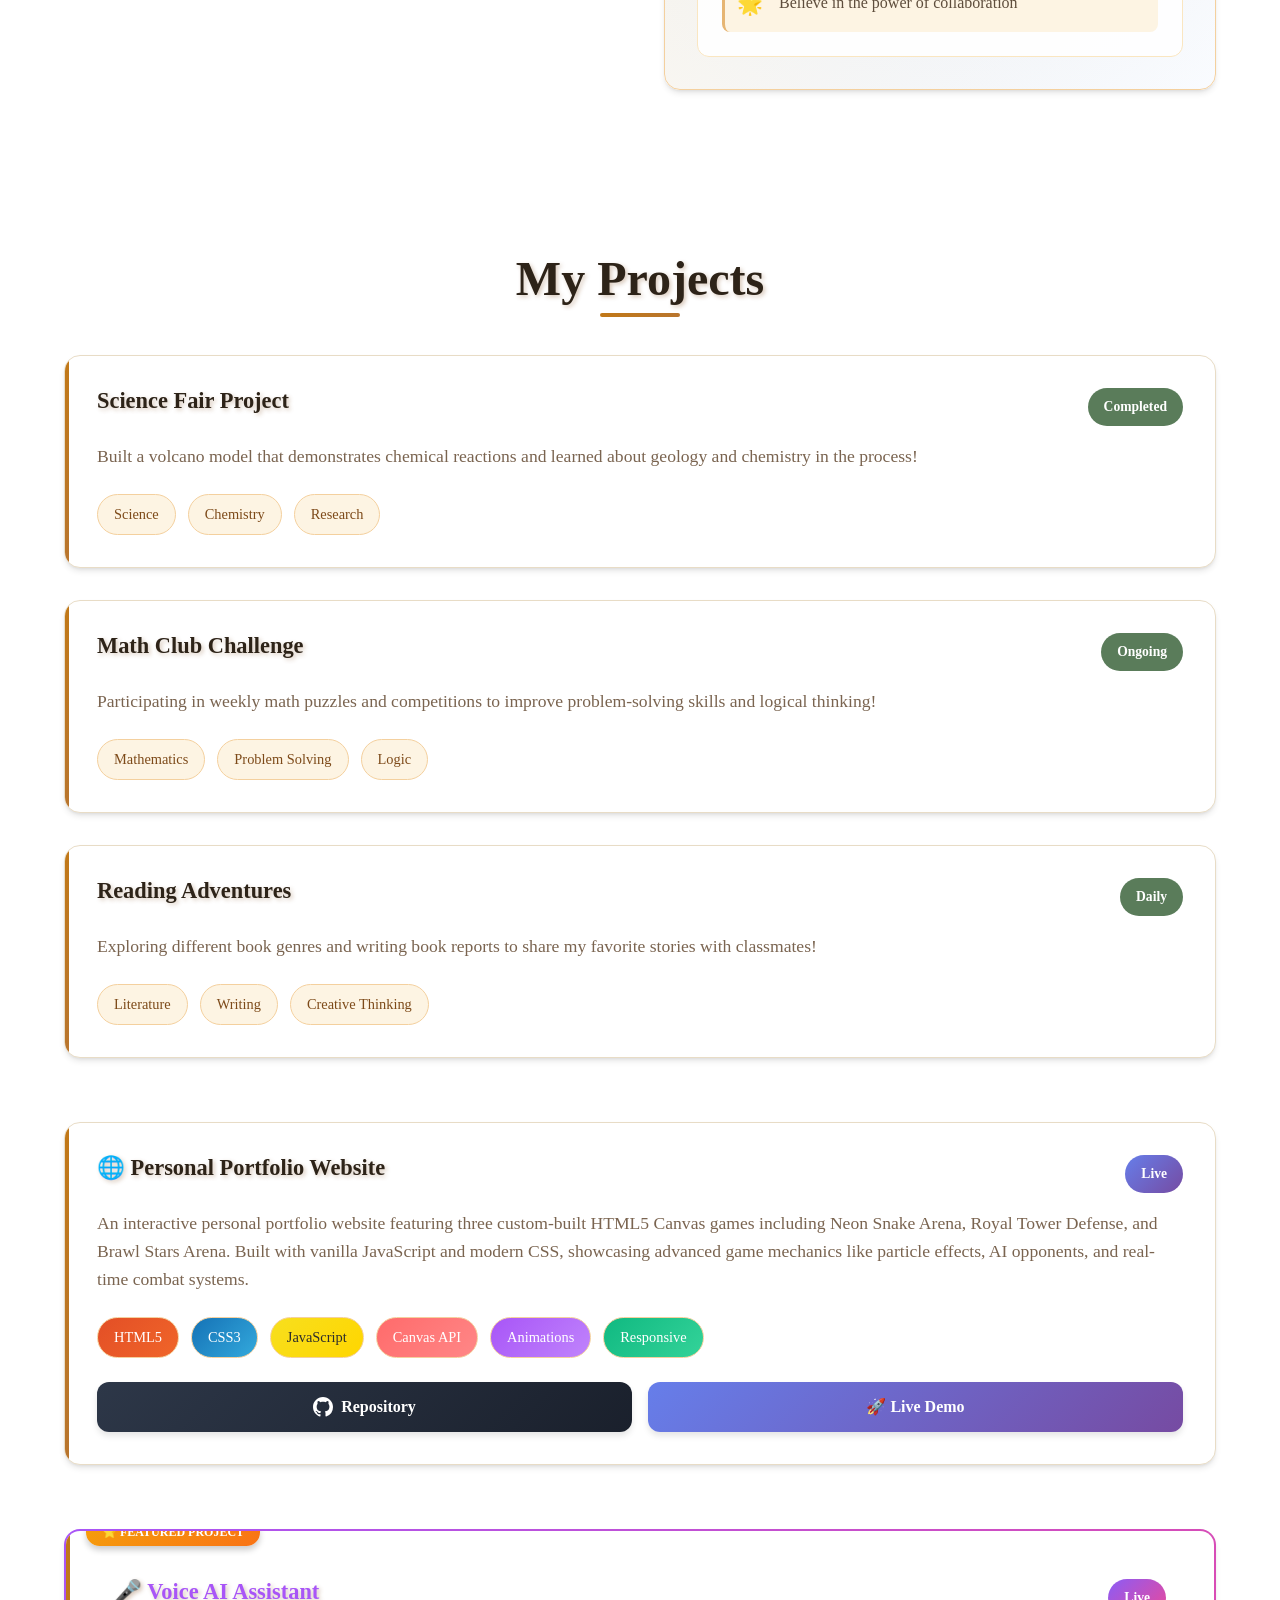
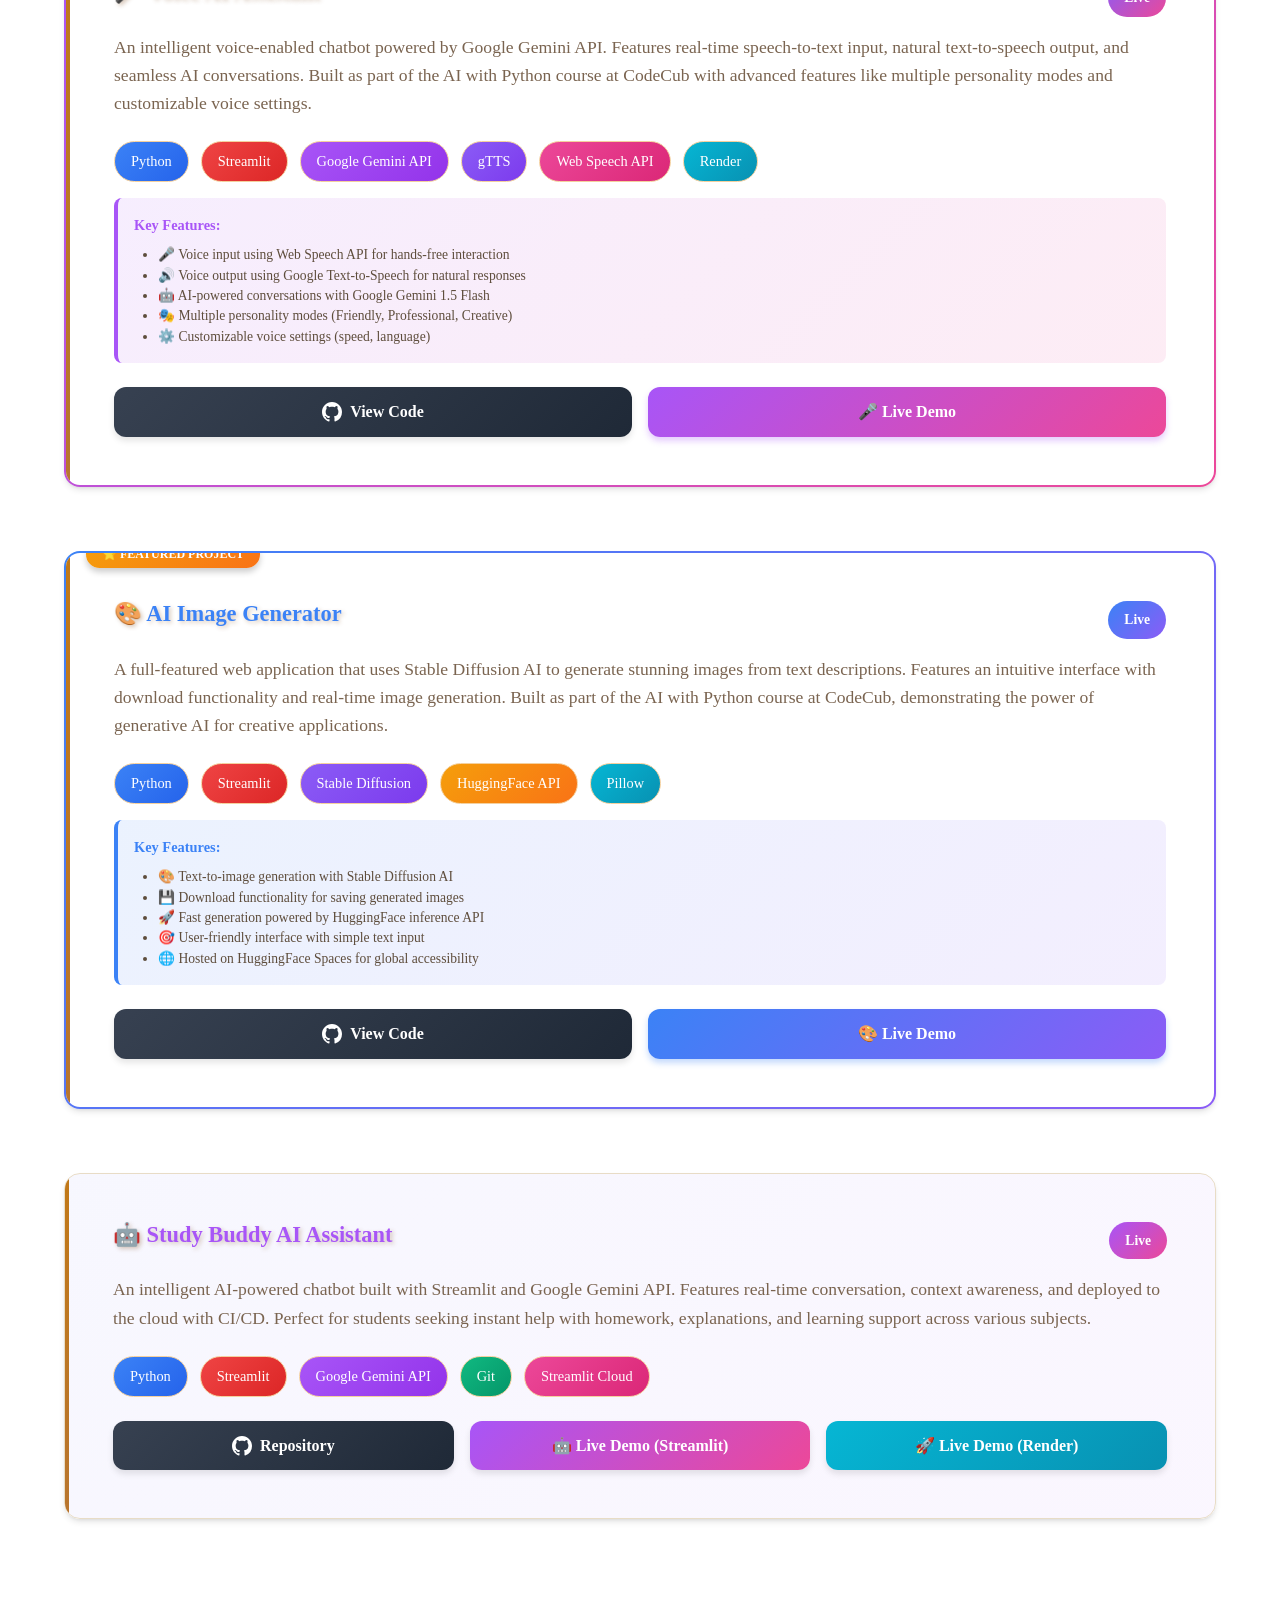
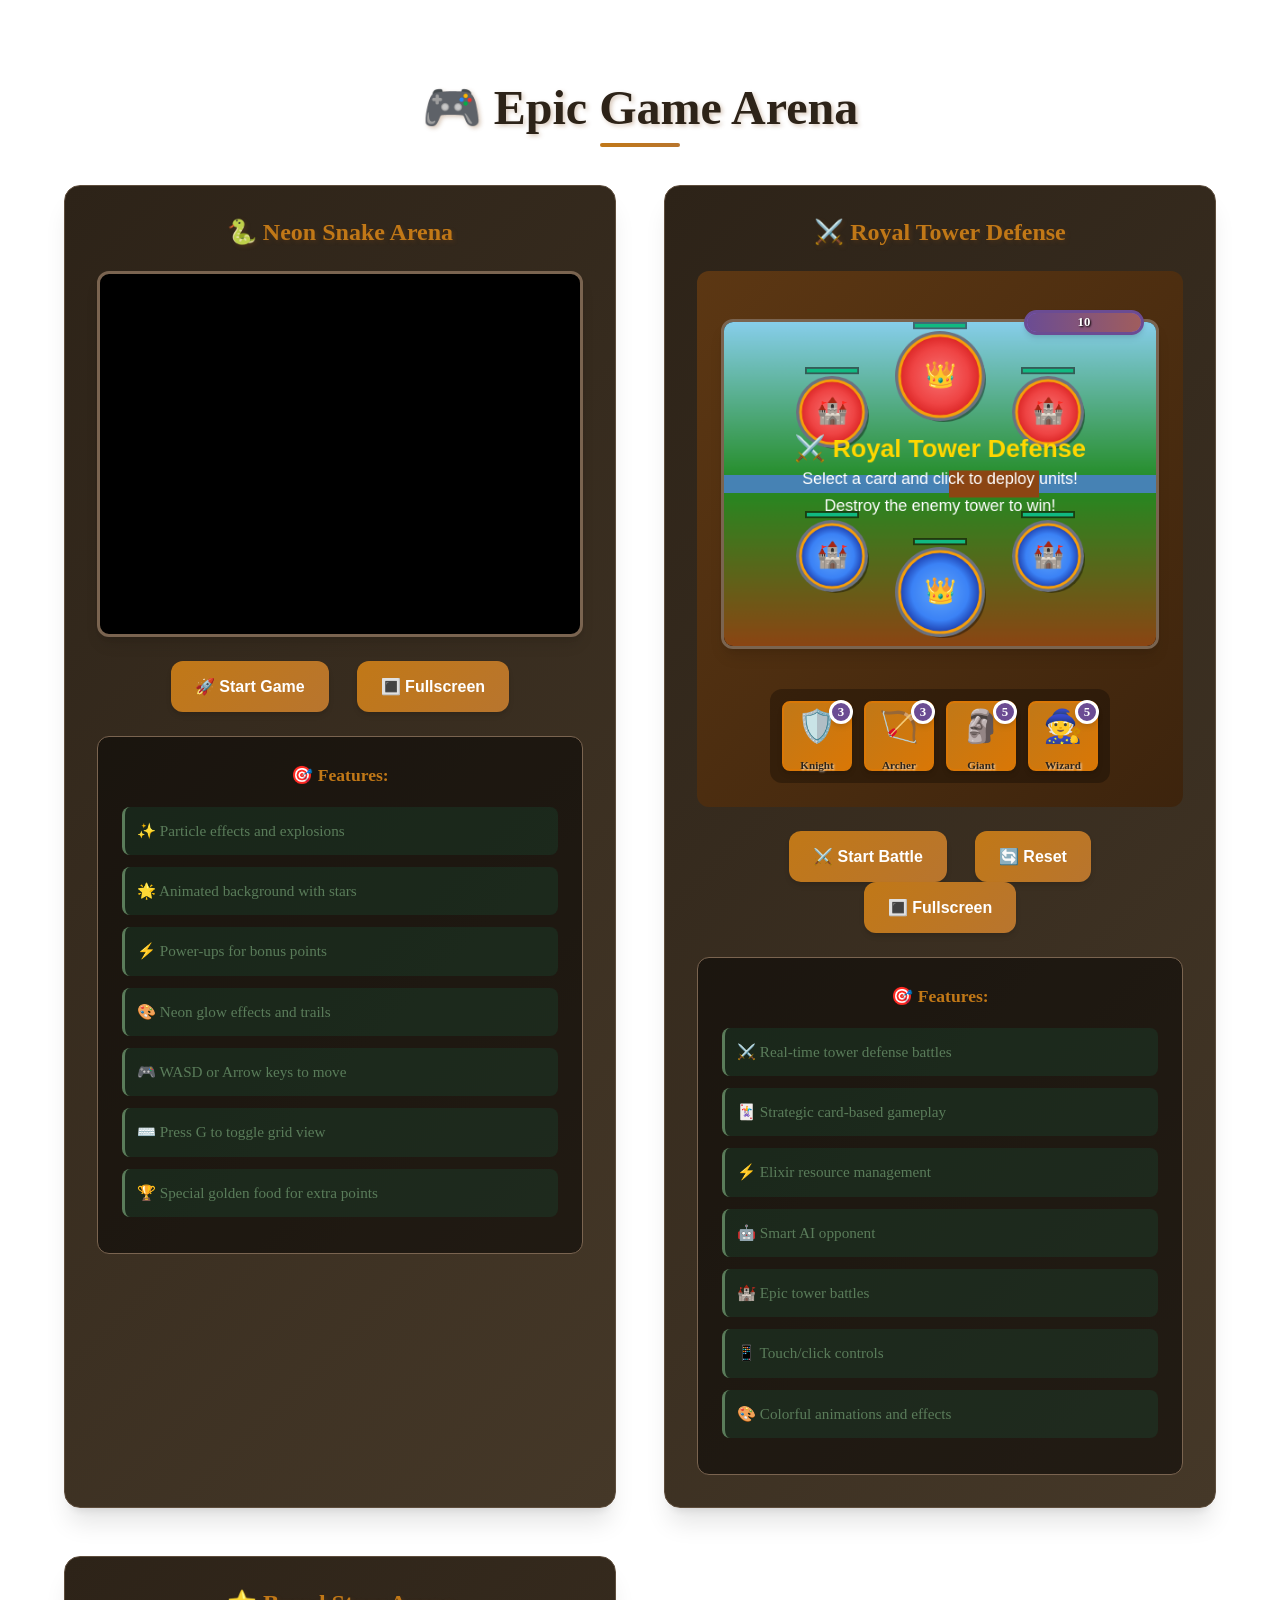
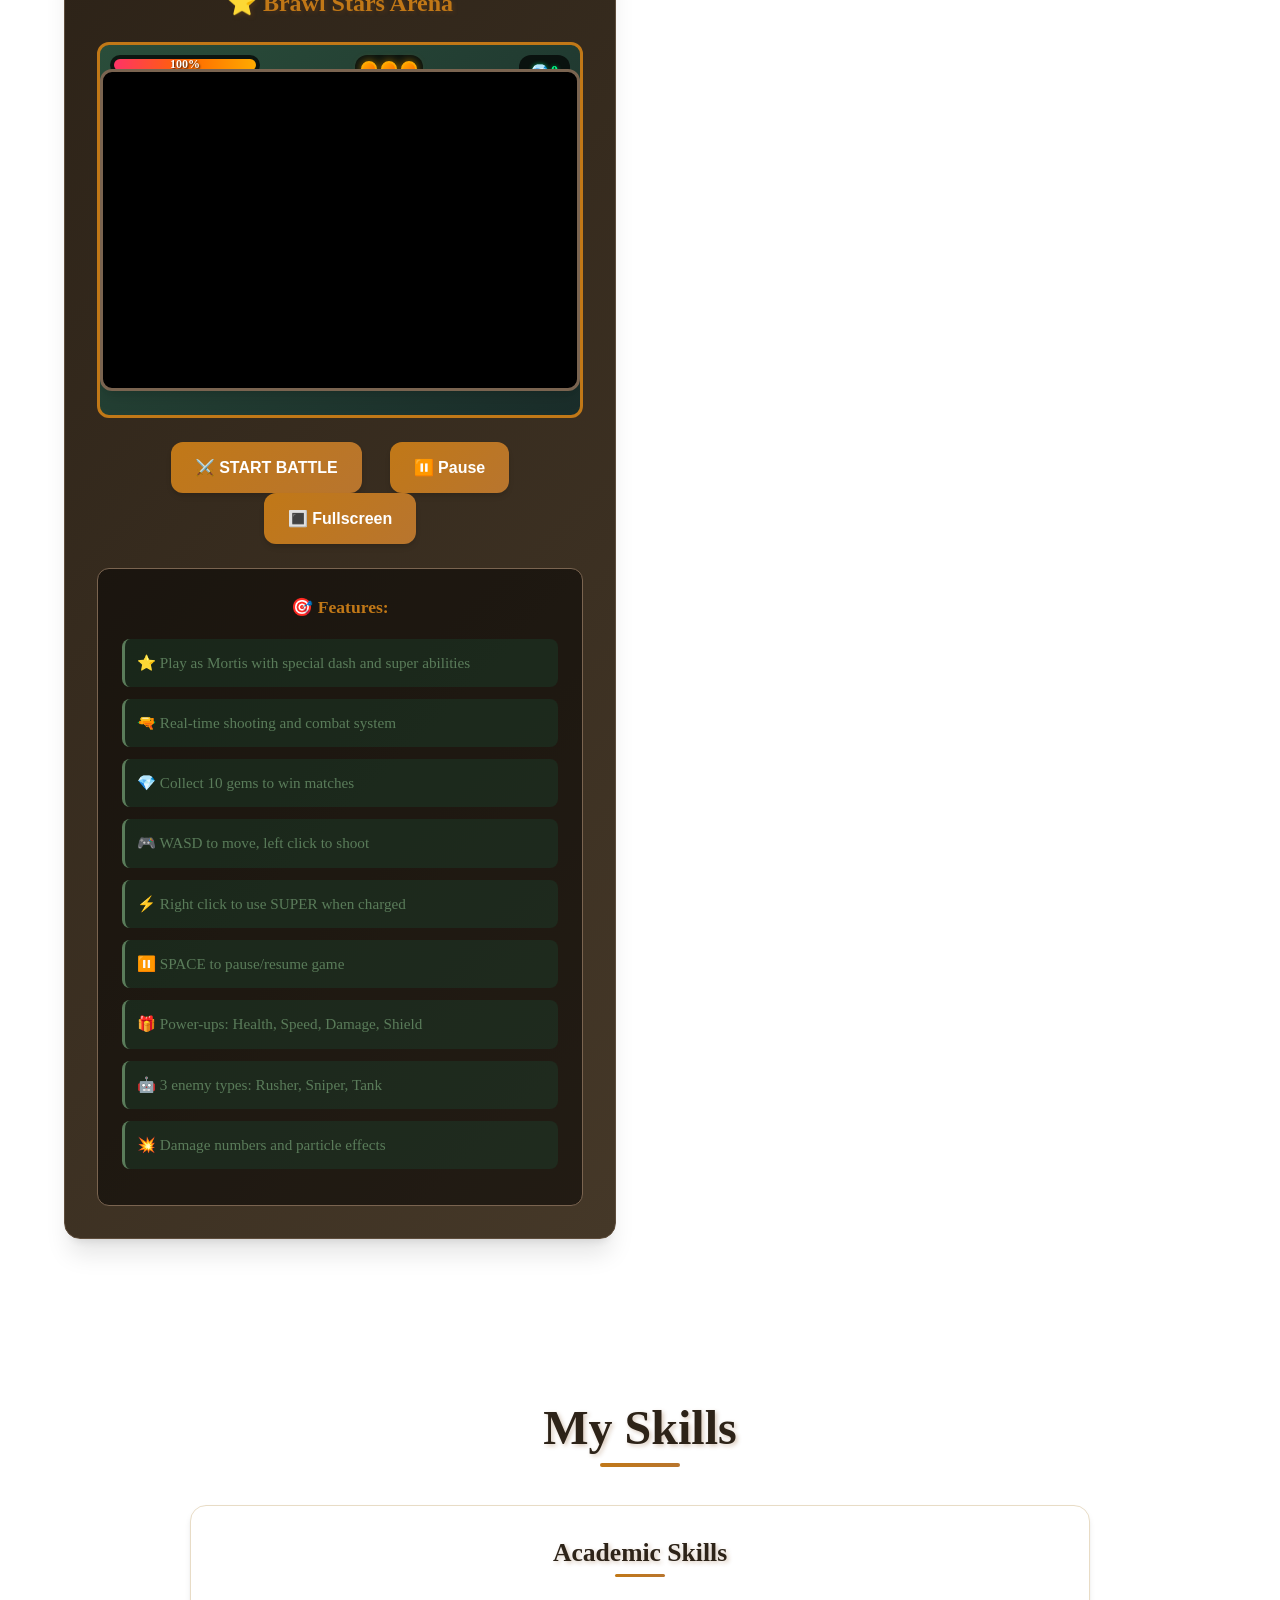
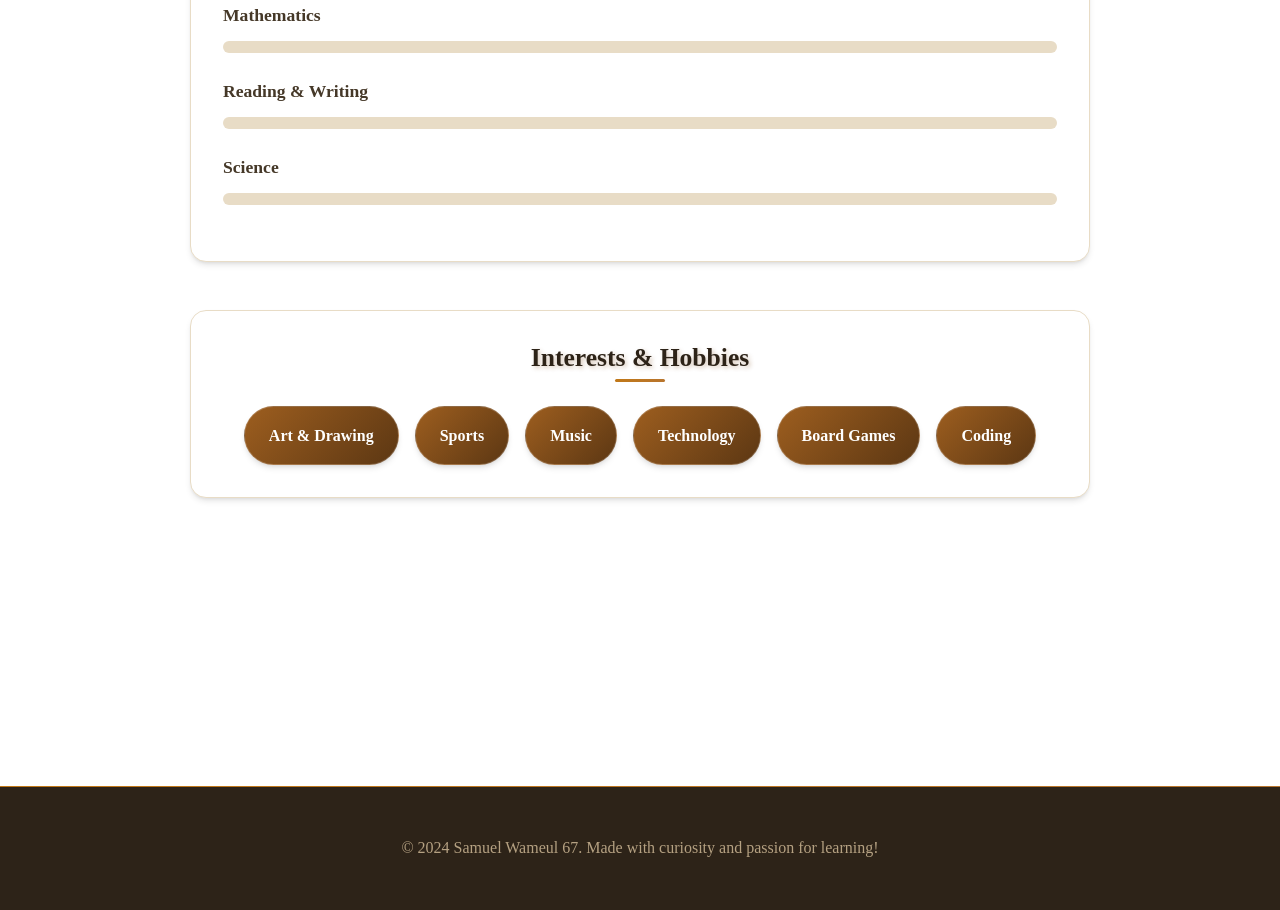
==== commit 9d72ba60: "Add AI Image Generator featured project to portfolio - Added new featured AI Image Generator project" ====
--- a/index.html
+++ b/index.html
@@ -174,6 +174,51 @@
                                     </a>
                                     <a href="https://voice-ai-assistant-samcodecub.onrender.com/" target="_blank" style="flex: 1; min-width: 200px; display: inline-flex; align-items: center; justify-content: center; gap: 0.5rem; padding: 0.75rem 1.5rem; background: linear-gradient(135deg, #a855f7 0%, #ec4899 100%); color: white; text-decoration: none; border-radius: 0.75rem; font-weight: 600; transition: all 0.3s ease; box-shadow: 0 4px 6px rgba(168, 85, 247, 0.3); transform: scale(1); transition: transform 0.2s ease;">
                                         🎤 Live Demo
+                                    </a>
+                                </div>
+                            </div>
+                        </div>
+                    </div>
+
+                    <!-- AI Image Generator Project Card - FEATURED -->
+                    <div class="project-card ai-project-card" style="margin-top: 2rem; position: relative; border: 2px solid transparent; background: linear-gradient(white, white) padding-box, linear-gradient(135deg, #3b82f6 0%, #8b5cf6 100%) border-box;">
+                        <span style="position: absolute; top: -12px; left: 20px; background: linear-gradient(135deg, #f59e0b 0%, #f97316 100%); color: white; padding: 0.25rem 1rem; border-radius: 1rem; font-size: 0.75rem; font-weight: 700; box-shadow: 0 4px 6px rgba(0, 0, 0, 0.2);">⭐ FEATURED PROJECT</span>
+                        <div class="ai-project-layout">
+                            <div class="ai-project-image">
+                                <img src="img/ai-image-generator.png" alt="AI Image Generator Screenshot" style="width: 100%; height: 100%; object-fit: cover; border-radius: 0.75rem;">
+                            </div>
+                            <div class="ai-project-details">
+                                <div class="project-header">
+                                    <h3 style="color: #3b82f6;">🎨 AI Image Generator</h3>
+                                    <span class="project-status" style="background: linear-gradient(135deg, #3b82f6 0%, #8b5cf6 100%);">Live</span>
+                                </div>
+                                <p>A full-featured web application that uses Stable Diffusion AI to generate stunning images from text descriptions. Features an intuitive interface with download functionality and real-time image generation. Built as part of the AI with Python course at CodeCub, demonstrating the power of generative AI for creative applications.</p>
+                                <div class="project-tech">
+                                    <span class="tech-tag" style="background: linear-gradient(135deg, #3b82f6 0%, #2563eb 100%); color: white;">Python</span>
+                                    <span class="tech-tag" style="background: linear-gradient(135deg, #ef4444 0%, #dc2626 100%); color: white;">Streamlit</span>
+                                    <span class="tech-tag" style="background: linear-gradient(135deg, #8b5cf6 0%, #7c3aed 100%); color: white;">Stable Diffusion</span>
+                                    <span class="tech-tag" style="background: linear-gradient(135deg, #f59e0b 0%, #f97316 100%); color: white;">HuggingFace API</span>
+                                    <span class="tech-tag" style="background: linear-gradient(135deg, #06b6d4 0%, #0891b2 100%); color: white;">Pillow</span>
+                                </div>
+                                <div style="margin: 1rem 0; padding: 1rem; background: linear-gradient(135deg, rgba(59, 130, 246, 0.1) 0%, rgba(139, 92, 246, 0.1) 100%); border-radius: 0.5rem; border-left: 4px solid #3b82f6;">
+                                    <p style="margin: 0; font-size: 0.9rem; line-height: 1.6;"><strong style="color: #3b82f6;">Key Features:</strong></p>
+                                    <ul style="margin: 0.5rem 0 0 0; padding-left: 1.5rem; font-size: 0.85rem; line-height: 1.5;">
+                                        <li>🎨 Text-to-image generation with Stable Diffusion AI</li>
+                                        <li>💾 Download functionality for saving generated images</li>
+                                        <li>🚀 Fast generation powered by HuggingFace inference API</li>
+                                        <li>🎯 User-friendly interface with simple text input</li>
+                                        <li>🌐 Hosted on HuggingFace Spaces for global accessibility</li>
+                                    </ul>
+                                </div>
+                                <div class="project-links" style="margin-top: 1.5rem; display: flex; gap: 1rem; flex-wrap: wrap;">
+                                    <a href="https://github.com/CodeCubCA/ai-image-generator-samCodeCub" target="_blank" style="flex: 1; min-width: 200px; display: inline-flex; align-items: center; justify-content: center; gap: 0.5rem; padding: 0.75rem 1.5rem; background: linear-gradient(135deg, #374151 0%, #1f2937 100%); color: white; text-decoration: none; border-radius: 0.75rem; font-weight: 600; transition: all 0.3s ease; box-shadow: 0 4px 6px rgba(0, 0, 0, 0.1);">
+                                        <svg viewBox="0 0 16 16" width="20" height="20" style="fill: currentColor;">
+                                            <path d="M8 0C3.58 0 0 3.58 0 8c0 3.54 2.29 6.53 5.47 7.59.4.07.55-.17.55-.38 0-.19-.01-.82-.01-1.49-2.01.37-2.53-.49-2.69-.94-.09-.23-.48-.94-.82-1.13-.28-.15-.68-.52-.01-.53.63-.01 1.08.58 1.23.82.72 1.21 1.87.87 2.33.66.07-.52.28-.87.51-1.07-1.78-.2-3.64-.89-3.64-3.95 0-.87.31-1.59.82-2.15-.08-.2-.36-1.02.08-2.12 0 0 .67-.21 2.2.82.64-.18 1.32-.27 2-.27.68 0 1.36.09 2 .27 1.53-1.04 2.2-.82 2.2-.82.44 1.1.16 1.92.08 2.12.51.56.82 1.27.82 2.15 0 3.07-1.87 3.75-3.65 3.95.29.25.54.73.54 1.48 0 1.07-.01 1.93-.01 2.2 0 .21.15.46.55.38A8.013 8.013 0 0016 8c0-4.42-3.58-8-8-8z"></path>
+                                        </svg>
+                                        View Code
+                                    </a>
+                                    <a href="https://huggingface.co/spaces/sam-codecub/ai-image-generator" target="_blank" style="flex: 1; min-width: 200px; display: inline-flex; align-items: center; justify-content: center; gap: 0.5rem; padding: 0.75rem 1.5rem; background: linear-gradient(135deg, #3b82f6 0%, #8b5cf6 100%); color: white; text-decoration: none; border-radius: 0.75rem; font-weight: 600; transition: all 0.3s ease; box-shadow: 0 4px 6px rgba(59, 130, 246, 0.3); transform: scale(1); transition: transform 0.2s ease;">
+                                        🎨 Live Demo
                                     </a>
                                 </div>
                             </div>
